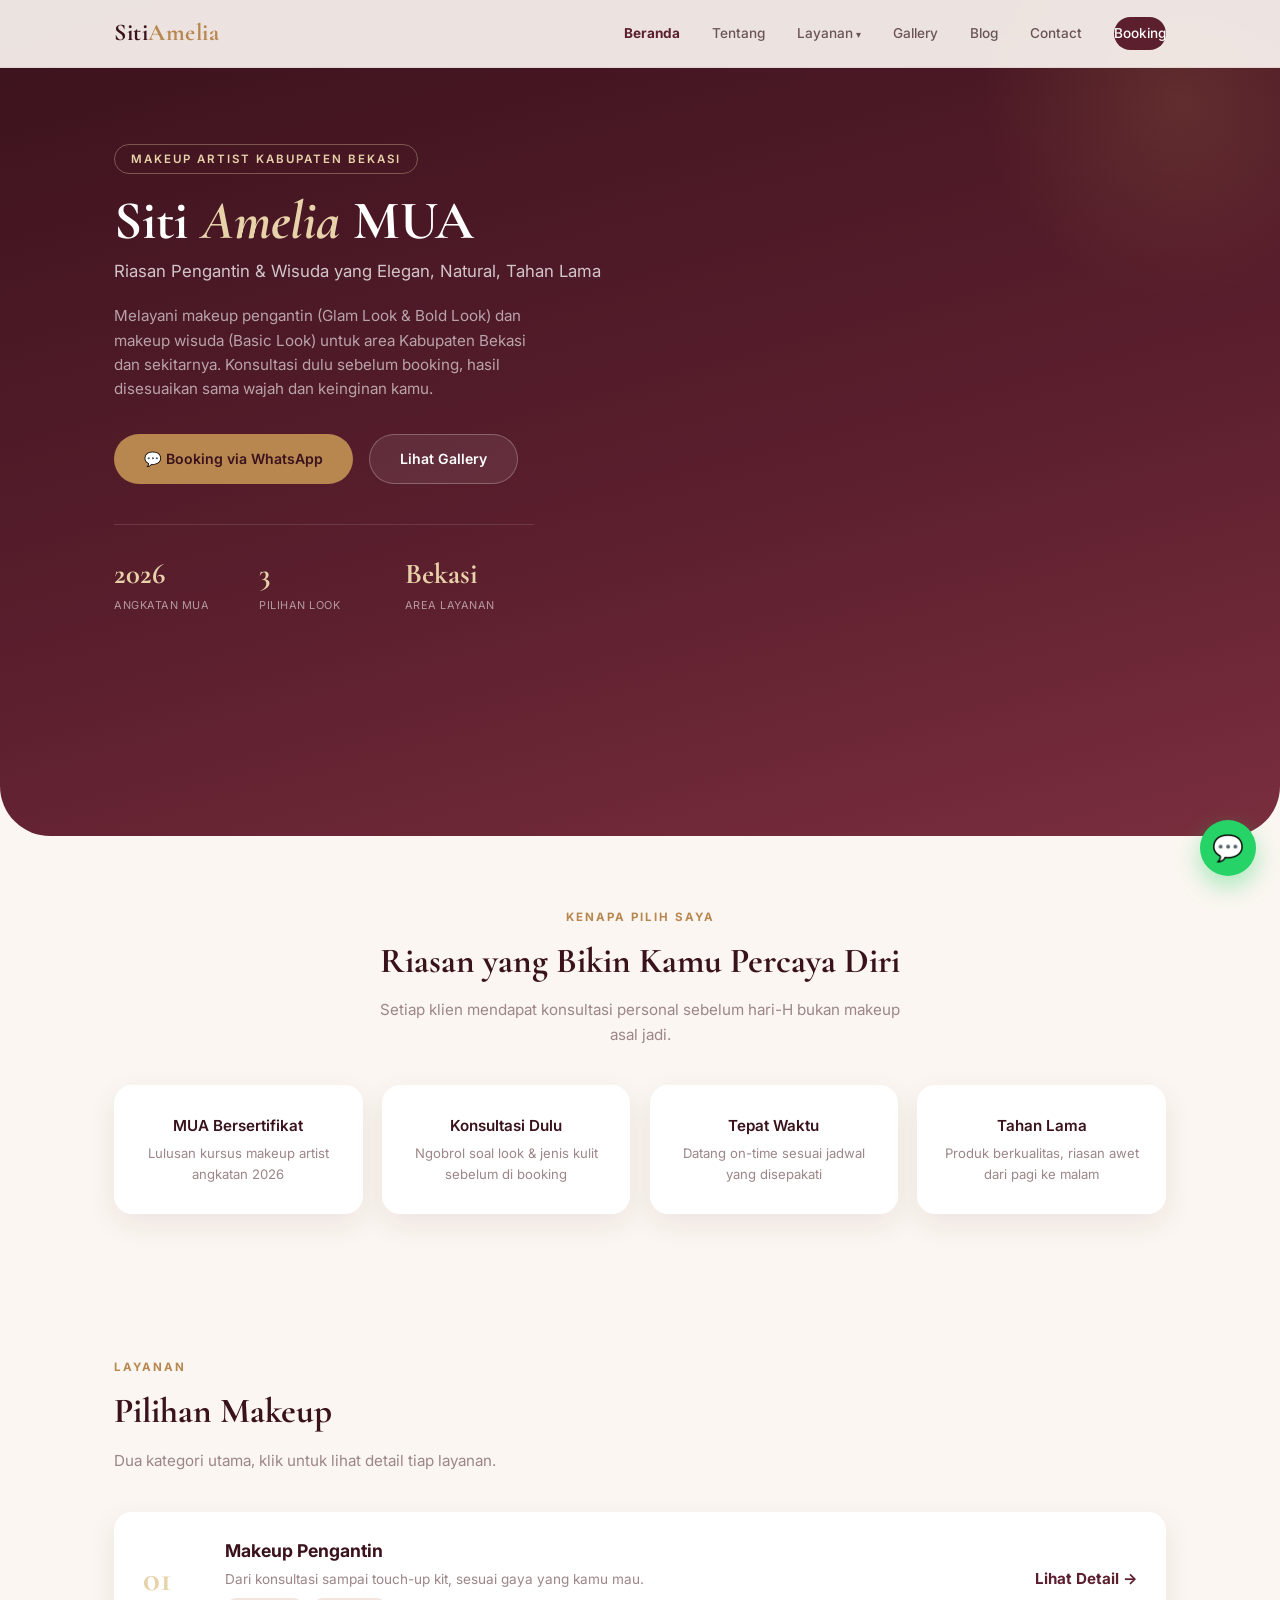
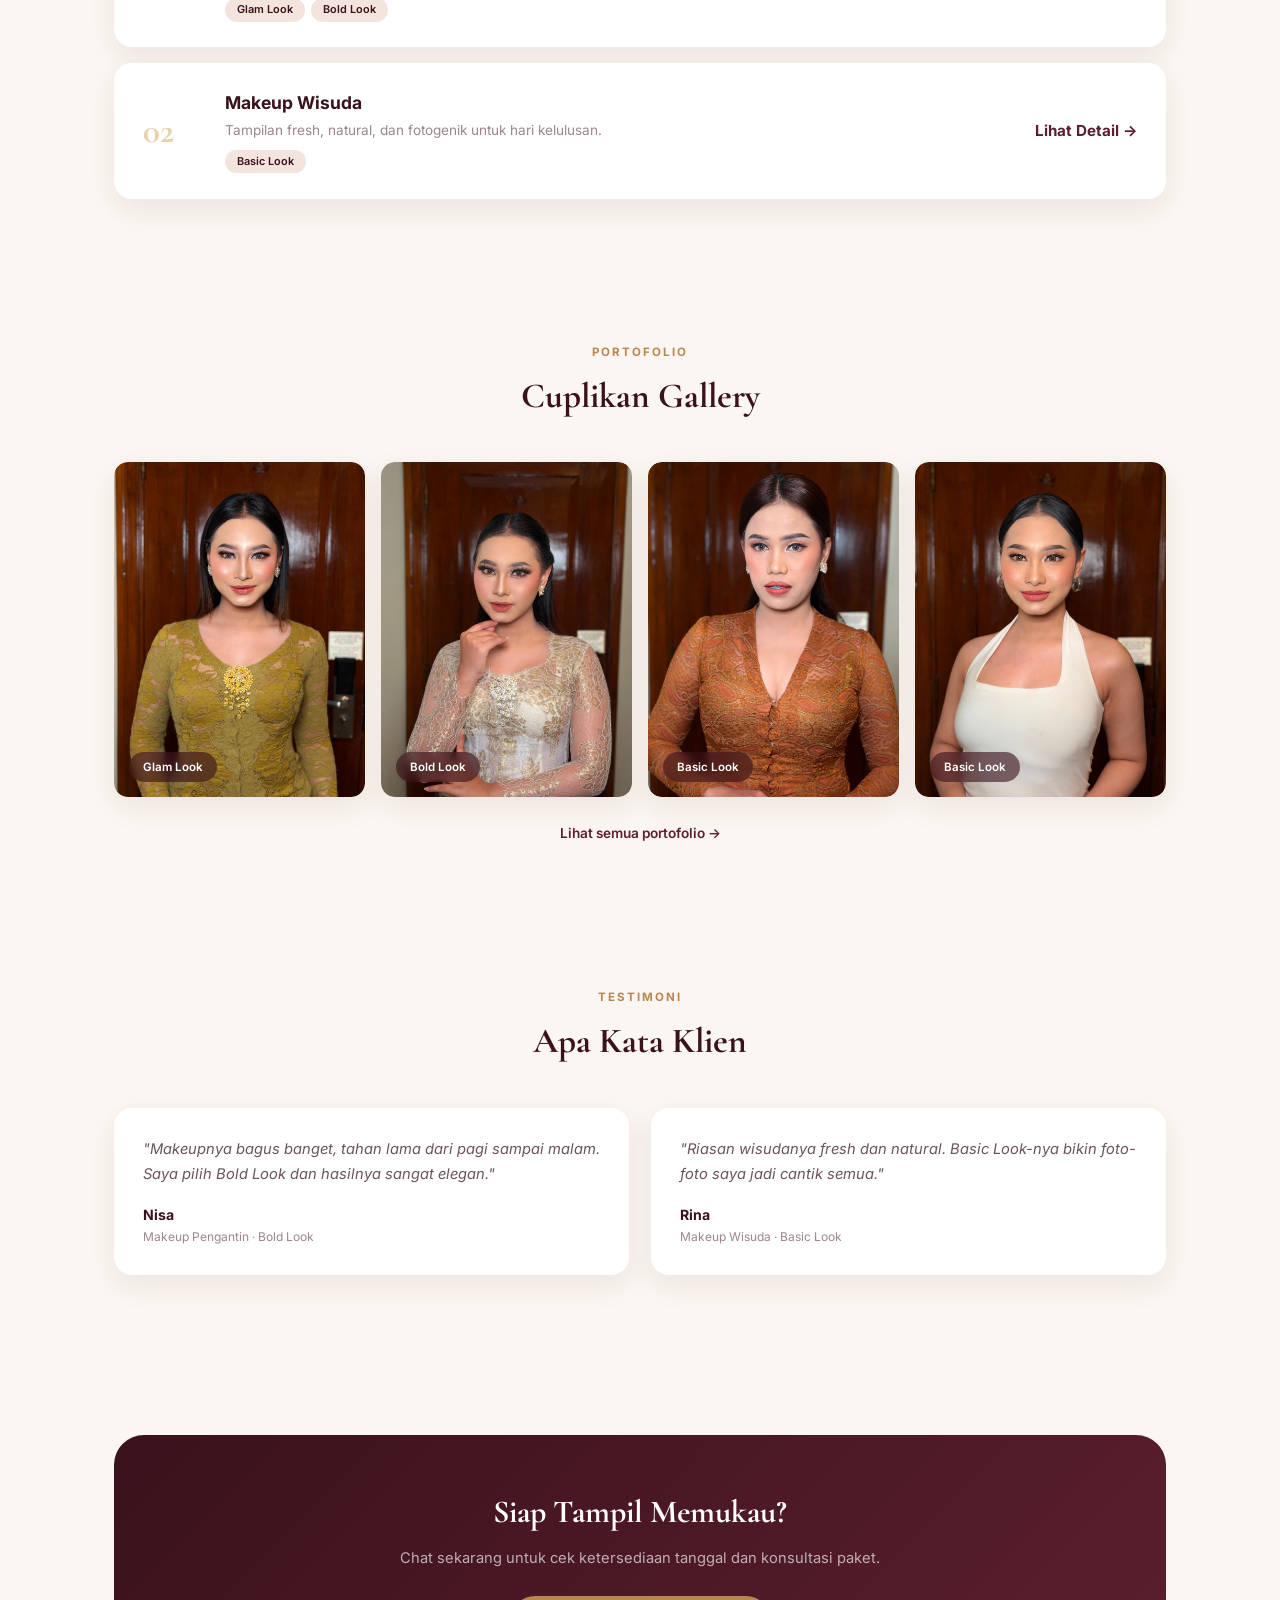
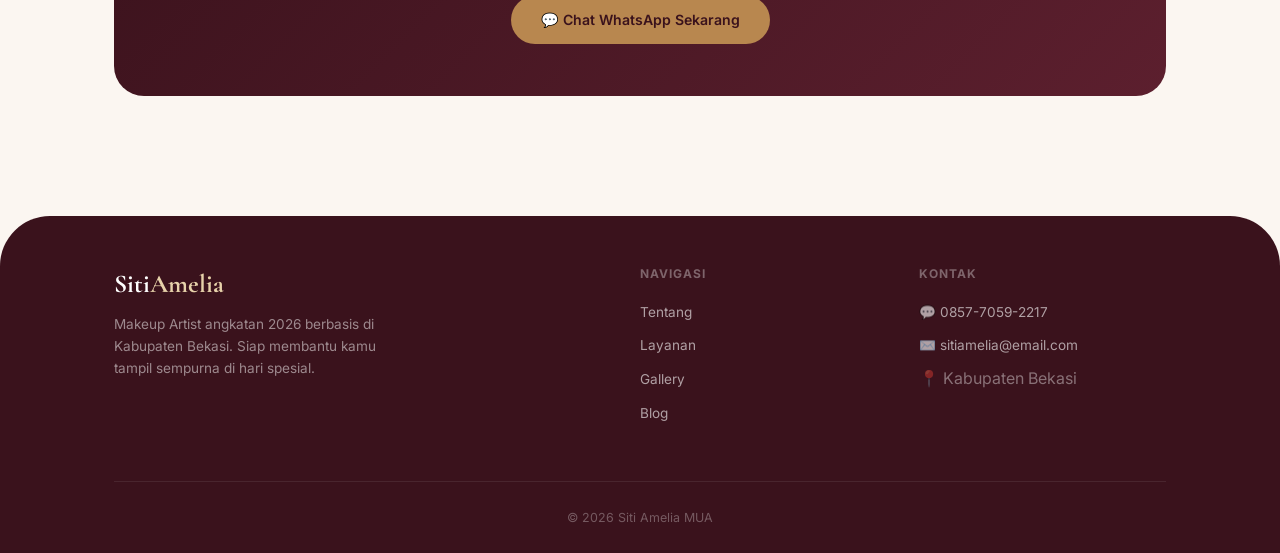
==== index.html @ dfacf975 "Update index.html" ====
<!DOCTYPE html>
<html lang="id">
<head>
<meta charset="UTF-8"/>
<meta name="viewport" content="width=device-width, initial-scale=1.0"/>
<title>Siti Amelia MUA — Makeup Artist Kabupaten Bekasi</title>
<link rel="icon" type="image/svg+xml" href="favicon.svg"/>
<link rel="stylesheet" href="style.css"/>
</head>
<body>

<nav class="navbar" id="navbar">
  <div class="container">
    <a href="index.html" class="nav-logo">Siti<span>Amelia</span></a>
    <ul class="nav-links" id="navLinks">
      <li><a href="index.html" class="active">Beranda</a></li>
      <li><a href="about.html">Tentang</a></li>
      <li class="has-dropdown">
        <a href="layanan.html">Layanan</a>
        <ul class="dropdown">
          <li><a href="layanan.html#basic">Basic Look</a></li>
          <li><a href="layanan.html#glam">Glam / Bold</a></li>
          <li><a href="layanan.html#bold">Bold Look</a></li>
        </ul>
      </li>
      <li><a href="gallery.html">Gallery</a></li>
      <li><a href="blog.html">Blog</a></li>
      <li><a href="contact.html">Contact</a></li>
      <li><a href="contact.html" class="nav-cta">Booking</a></li>
    </ul>
    <button class="hamburger" id="hamburger" aria-label="Menu"><span></span><span></span><span></span></button>
  </div>
</nav>

<section class="hero">
  <div class="container">
    <div>
      <span class="eyebrow"> Makeup Artist Kabupaten Bekasi</span>
      <h1>Siti <span>Amelia</span> MUA</h1>
      <p class="hero-tag">Riasan Pengantin &amp; Wisuda yang Elegan, Natural, Tahan Lama</p>
      <p class="hero-desc">Melayani makeup pengantin (Glam Look &amp; Bold Look) dan makeup wisuda (Basic Look) untuk area Kabupaten Bekasi dan sekitarnya. Konsultasi dulu sebelum booking, hasil disesuaikan sama wajah dan keinginan kamu.</p>
      <div class="hero-actions">
        <a href="https://wa.me/6285770592217?text=Halo%20Kak%20Siti%2C%20saya%20mau%20tanya-tanya%20soal%20jasa%20makeup" class="btn btn-gold" target="_blank">💬 Booking via WhatsApp</a>
        <a href="gallery.html" class="btn btn-ghost">Lihat Gallery</a>
      </div>
      <div class="hero-stats">
        <div><div class="stat-num">2026</div><div class="stat-label">Angkatan MUA</div></div>
        <div><div class="stat-num">3</div><div class="stat-label">Pilihan Look</div></div>
        <div><div class="stat-num">Bekasi</div><div class="stat-label">Area Layanan</div></div>
      </div>
      <div class="hero-video-wrapper">
      <video class="hero-video" autoplay loop muted playsinline>
       <source src="videos/Dokumentasi-MUA.MOV" type="video/quicktime">
        <!-- Fallback jika video gagal load -->
        <img src="images/glam-look/foto-glam-1.jpg" alt="Video portofolio">
      </video>
    </div>
  </div>
</section>

<div class="container">

  <section class="section fade-up">
    <div class="section-head center">
      <span class="section-eyebrow">Kenapa Pilih Saya</span>
      <h2 class="section-title">Riasan yang Bikin Kamu Percaya Diri</h2>
      <p class="section-sub">Setiap klien mendapat konsultasi personal sebelum hari-H bukan makeup asal jadi.</p>
    </div>
    <div class="why-grid">
      <div class="why-card"></span><h4>MUA Bersertifikat</h4><p>Lulusan kursus makeup artist angkatan 2026</p></div>
      <div class="why-card"></span><h4>Konsultasi Dulu</h4><p>Ngobrol soal look &amp; jenis kulit sebelum di booking</p></div>
      <div class="why-card"></span><h4>Tepat Waktu</h4><p>Datang on-time sesuai jadwal yang disepakati</p></div>
      <div class="why-card"></span><h4>Tahan Lama</h4><p>Produk berkualitas, riasan awet dari pagi ke malam</p></div>
    </div>
  </section>

  <section class="section fade-up">
    <div class="section-head">
      <span class="section-eyebrow">Layanan</span>
      <h2 class="section-title">Pilihan Makeup</h2>
      <p class="section-sub">Dua kategori utama, klik untuk lihat detail tiap layanan.</p>
    </div>
    <div class="services-list">
      <a href="layanan.html#glam" class="service-row">
        <div class="service-num">01</div>
        <div>
          <h4>Makeup Pengantin</h4>
          <p>Dari konsultasi sampai touch-up kit, sesuai gaya yang kamu mau.</p>
          <div class="service-looks">
            <span class="look-chip">Glam Look</span>
            <span class="look-chip">Bold Look</span>
          </div>
        </div>
        <div class="service-price">Lihat Detail →</div>
      </a>
      <a href="layanan.html#basic" class="service-row">
        <div class="service-num">02</div>
        <div>
          <h4>Makeup Wisuda</h4>
          <p>Tampilan fresh, natural, dan fotogenik untuk hari kelulusan.</p>
          <div class="service-looks"><span class="look-chip">Basic Look</span></div>
        </div>
        <div class="service-price">Lihat Detail →</div>
      </a>
    </div>
  </section>

  <section class="section fade-up">
    <div class="section-head center">
      <span class="section-eyebrow">Portofolio</span>
      <h2 class="section-title">Cuplikan Gallery</h2>
    </div>
    <div class="gallery-grid">
      <a href="gallery.html" class="gallery-item"><img src="images/glam-look/glam-look-3.jpeg" alt="Glam Look"><span class="cap">Glam Look</span></a>
      <a href="gallery.html" class="gallery-item"><img src="images/bold-look/bold-look-1.jpeg" alt="Bold Look"><span class="cap">Bold Look</span></a>
      <a href="gallery.html" class="gallery-item"><img src="images/basic-look/Basic-Look-2.jpeg" alt="Basic Look"><span class="cap">Basic Look</span></a>
      <a href="gallery.html" class="gallery-item"><img src="images/basic-look/basic-look-4.jpeg" alt="Basic Look"><span class="cap">Basic Look</span></a>
    </div>
    <p class="gallery-note"><a href="gallery.html" style="color:var(--wine);font-weight:600;text-decoration:none">Lihat semua portofolio →</a></p>
  </section>

  <section class="section fade-up">
    <div class="section-head center">
      <span class="section-eyebrow">Testimoni</span>
      <h2 class="section-title">Apa Kata Klien</h2>
    </div>
    <div class="testi-grid">
      <div class="testi-card">
        <p class="quote">"Makeupnya bagus banget, tahan lama dari pagi sampai malam. Saya pilih Bold Look dan hasilnya sangat elegan."</p>
        <div class="author">Nisa</div>
        <div class="role">Makeup Pengantin · Bold Look</div>
      </div>
      <div class="testi-card">
        <p class="quote">"Riasan wisudanya fresh dan natural. Basic Look-nya bikin foto-foto saya jadi cantik semua."</p>
        <div class="author">Rina</div>
        <div class="role">Makeup Wisuda · Basic Look</div>
      </div>
    </div>
  </section>

  <section class="section fade-up">
    <div class="cta-band">
      <h3>Siap Tampil Memukau?</h3>
      <p>Chat sekarang untuk cek ketersediaan tanggal dan konsultasi paket.</p>
      <a href="https://wa.me/6285770592217?text=Halo%20Kak%20Siti%2C%20saya%20mau%20booking%20makeup" class="btn btn-gold" target="_blank">💬 Chat WhatsApp Sekarang</a>
    </div>
  </section>

</div>

<footer class="footer">
  <div class="container">
    <div class="footer-brand">
      <div class="name">Siti<span>Amelia</span></div>
      <p>Makeup Artist angkatan 2026 berbasis di Kabupaten Bekasi. Siap membantu kamu tampil sempurna di hari spesial.</p>
    </div>
    <div>
      <h4>Navigasi</h4>
      <ul class="footer-links">
        <li><a href="about.html">Tentang</a></li>
        <li><a href="layanan.html">Layanan</a></li>
        <li><a href="gallery.html">Gallery</a></li>
        <li><a href="blog.html">Blog</a></li>
      </ul>
    </div>
    <div>
      <h4>Kontak</h4>
      <ul class="footer-links">
        <li><a href="https://wa.me/6285770592217">💬 0857-7059-2217</a></li>
        <li><a href="mailto:sitiamelia@email.com">✉️ sitiamelia@email.com</a></li>
        <li style="color:rgba(255,255,255,.4)">📍 Kabupaten Bekasi</li>
      </ul>
    </div>
    <div class="footer-bottom">© 2026 Siti Amelia MUA</div>
  </div>
</footer>

<a href="https://wa.me/6285770592217" class="wa-float" target="_blank" title="Chat WhatsApp">💬</a>
<script src="main.js"></script>
</body>
</html>
---- style.css ----
@import url('https://fonts.googleapis.com/css2?family=Inter:wght@400;500;600;700&family=Cormorant+Garamond:ital,wght@0,500;0,600;0,700;1,500&display=swap');

*,*::before,*::after{margin:0;padding:0;box-sizing:border-box}

:root{
  --wine:#5C1F2E;
  --wine-dark:#3A121C;
  --blush:#F4E4DE;
  --ivory:#FBF6F1;
  --gold:#B8874F;
  --gold-soft:#E7D2AA;
  --text:#2B1A1D;
  --text-light:#6B5457;
  --text-muted:#9C8689;
  --white:#fff;
  --shadow:0 10px 30px rgba(58,18,28,.08);
  --shadow-lg:0 30px 60px rgba(58,18,28,.14);
  --radius:18px;
}

html{scroll-behavior:smooth}
body{font-family:'Inter',sans-serif;background:var(--ivory);color:var(--text);line-height:1.6;overflow-x:hidden}
.serif{font-family:'Cormorant Garamond',serif}
.container{max-width:1100px;margin:0 auto;padding:0 1.5rem}
a{color:inherit}
img{max-width:100%;display:block}

/* NAVBAR */
.navbar{position:fixed;top:0;left:0;right:0;z-index:1000;background:rgba(251,246,241,.92);backdrop-filter:blur(16px);border-bottom:1px solid rgba(92,31,46,.08);padding:.9rem 0}
.navbar .container{display:flex;justify-content:space-between;align-items:center}
.nav-logo{font-family:'Cormorant Garamond',serif;font-weight:700;font-size:1.5rem;color:var(--wine-dark);text-decoration:none;letter-spacing:.5px}
.nav-logo span{color:var(--gold)}
.nav-links{display:flex;gap:2rem;list-style:none;font-size:.85rem;font-weight:500;align-items:center}
.nav-links>li{position:relative}
.nav-links a{color:var(--text-light);text-decoration:none;transition:.25s}
.nav-links>li>a{padding:6px 0;display:inline-block}
.nav-links a:hover{color:var(--wine)}
.nav-links a.active{color:var(--wine);font-weight:700}
.nav-cta{background:var(--wine);color:var(--white)!important;padding:8px 20px;border-radius:30px}
.nav-cta:hover{background:var(--wine-dark)!important}
.hamburger{display:none;flex-direction:column;gap:4px;background:none;border:none;cursor:pointer;padding:4px}
.hamburger span{width:22px;height:2px;background:var(--wine-dark);border-radius:2px}

/* dropdown */
.has-dropdown>a::after{content:' ▾';font-size:.7em}
.dropdown{position:absolute;top:calc(100% + 14px);left:50%;transform:translateX(-50%);background:var(--white);border-radius:16px;box-shadow:var(--shadow-lg);padding:.6rem;min-width:220px;list-style:none;opacity:0;visibility:hidden;transition:.25s;}
.has-dropdown:hover .dropdown{opacity:1;visibility:visible;top:calc(100% + 6px)}
.dropdown li a{display:block;padding:10px 14px;border-radius:10px;color:var(--text);font-weight:500;font-size:.85rem}
.dropdown li a:hover{background:var(--blush);color:var(--wine)}

/* PAGE HERO (inner pages) */
.page-hero{padding:9rem 0 3.5rem;background:linear-gradient(165deg,var(--wine-dark),var(--wine) 60%,#7A2E3E);border-radius:0 0 40px 40px;text-align:center;color:var(--white);position:relative;overflow:hidden}
.page-hero::before{content:'';position:absolute;top:-100px;right:-100px;width:400px;height:400px;border-radius:50%;background:radial-gradient(circle,rgba(184,135,79,.18),transparent 70%)}
.page-hero .container{position:relative;z-index:1}
.eyebrow{display:inline-block;color:var(--gold-soft);font-size:.72rem;letter-spacing:2px;text-transform:uppercase;font-weight:600;border:1px solid rgba(231,210,170,.35);padding:5px 16px;border-radius:30px;margin-bottom:1.1rem}
.page-hero h1{font-family:'Cormorant Garamond',serif;font-size:2.8rem;font-weight:700;margin-bottom:.5rem}
.page-hero h1 span{color:var(--gold-soft);font-style:italic}
.page-hero p{color:rgba(255,255,255,.65);max-width:520px;margin:0 auto;font-size:.95rem}
.breadcrumb{font-size:.8rem;color:rgba(255,255,255,.5);margin-top:1rem}
.breadcrumb a{color:rgba(255,255,255,.75);text-decoration:none}

/* HOME HERO */
.hero{padding:9rem 0 4rem;background:linear-gradient(165deg,var(--wine-dark),var(--wine) 60%,#7A2E3E);border-radius:0 0 50px 50px;position:relative;overflow:hidden}
.hero::before{content:'';position:absolute;top:-100px;right:-100px;width:400px;height:400px;border-radius:50%;background:radial-gradient(circle,rgba(184,135,79,.18),transparent 70%)}
.hero .container{position:relative;z-index:1;display:grid;grid-template-columns:1.1fr .9fr;gap:3rem;align-items:center}
.hero h1{font-family:'Cormorant Garamond',serif;font-size:3.4rem;font-weight:700;color:var(--white);line-height:1.1;margin-bottom:.4rem}
.hero h1 span{color:var(--gold-soft);font-style:italic}
.hero-tag{color:rgba(255,255,255,.75);font-size:1.05rem;margin-bottom:1.2rem}
.hero-desc{color:rgba(255,255,255,.6);font-size:.95rem;max-width:440px;margin-bottom:2rem}
.hero-actions{display:flex;gap:1rem;flex-wrap:wrap;margin-bottom:2.5rem}
.hero-stats{display:grid;grid-template-columns:repeat(3,1fr);gap:1rem;padding-top:1.6rem;border-top:1px solid rgba(255,255,255,.12);max-width:420px}
.stat-num{font-family:'Cormorant Garamond',serif;font-size:1.8rem;font-weight:700;color:var(--gold-soft)}
.stat-label{font-size:.68rem;color:rgba(255,255,255,.55);text-transform:uppercase;letter-spacing:.5px}
.hero-photo{aspect-ratio:3/4;border-radius:24px;background:linear-gradient(150deg,#7A2E3E,#3A121C);border:1px solid rgba(231,210,170,.25);box-shadow:var(--shadow-lg);display:flex;align-items:center;justify-content:center;text-align:center;color:rgba(255,255,255,.55);font-size:.85rem;padding:2rem}

/* BUTTONS */
.btn{padding:13px 30px;border-radius:30px;font-weight:600;font-size:.88rem;text-decoration:none;display:inline-flex;align-items:center;gap:8px;transition:.25s;border:none;cursor:pointer}
.btn-gold{background:var(--gold);color:var(--wine-dark)}
.btn-gold:hover{background:var(--gold-soft);transform:translateY(-3px);box-shadow:0 10px 24px rgba(184,135,79,.35)}
.btn-ghost{background:rgba(255,255,255,.08);color:var(--white);border:1px solid rgba(255,255,255,.25)}
.btn-ghost:hover{background:rgba(255,255,255,.16);transform:translateY(-3px)}
.btn-wine{background:var(--wine);color:var(--white)}
.btn-wine:hover{background:var(--wine-dark);transform:translateY(-3px)}
.btn-block{width:100%;justify-content:center}

/* SECTION */
.section{padding:4.5rem 0}
.section-eyebrow{color:var(--gold);font-size:.72rem;letter-spacing:2px;text-transform:uppercase;font-weight:700;margin-bottom:.4rem;display:block}
.section-title{font-family:'Cormorant Garamond',serif;font-size:2.2rem;font-weight:700;color:var(--wine-dark);margin-bottom:.6rem}
.section-sub{color:var(--text-muted);font-size:.95rem;max-width:520px}
.section-head{margin-bottom:2.4rem}
.section-head.center{text-align:center;margin-left:auto;margin-right:auto}
.section-head.center .section-sub{margin-left:auto;margin-right:auto}

/* CARD GRIDS */
.why-grid{display:grid;grid-template-columns:repeat(4,1fr);gap:1.2rem}
.why-card{background:var(--white);border-radius:var(--radius);padding:1.8rem 1.4rem;box-shadow:var(--shadow);text-align:center;transition:.3s}
.why-card:hover{transform:translateY(-6px);box-shadow:var(--shadow-lg)}
.why-card .ic{font-size:2rem;margin-bottom:.6rem;display:block}
.why-card h4{font-size:.95rem;font-weight:600;color:var(--wine-dark);margin-bottom:.3rem}
.why-card p{font-size:.82rem;color:var(--text-muted)}

.gallery-grid{display:grid;grid-template-columns:repeat(4,1fr);gap:1rem}
/* --- Kotak Gallery --- */
.gallery-item {
    aspect-ratio: 3 / 4;
    border-radius: 14px;
    background: linear-gradient(150deg, var(--blush), var(--gold-soft));
    display: flex;
    align-items: flex-end;
    justify-content: flex-start;
    
    /* --- PERBAIKAN PENTING --- */
    padding: 0; /* Hapus padding agar gambar penuh dari ujung ke ujung */
    position: relative;
    overflow: hidden; 
    box-shadow: var(--shadow);
    transition: .3s;
    text-decoration: none;
    flex-direction: column; 
}

.gallery-item:hover {
    transform: translateY(-6px);
    box-shadow: var(--shadow-lg);
}

/* --- Foto (img) di dalam kotak --- */
.gallery-item img {
    position: absolute;      
    top: 0;
    left: 0;
    width: 100%;
    height: 100%;
    object-fit: cover;       
    object-position: center; 
    z-index: 0;              
    border-radius: 14px;     /* Sudut foto mengikuti kotak */
}

/* --- Teks Keterangan (Cap) --- */
.gallery-item .cap {
    position: absolute;      /* Ubah menjadi absolute agar tidak terdorong */
    bottom: 15px;            /* Jarak dari bawah */
    left: 15px;              /* Jarak dari kiri */
    z-index: 1;              
    background: rgba(58, 18, 28, .6);
    color: var(--white);
    font-size: .72rem;
    font-weight: 600;
    padding: 6px 14px;
    border-radius: 20px;
    backdrop-filter: blur(4px);
    pointer-events: none;    
}
.gallery-note{text-align:center;color:var(--text-muted);font-size:.85rem;margin-top:1.6rem}

.filter-bar{display:flex;gap:.6rem;justify-content:center;flex-wrap:wrap;margin-bottom:2rem}
.filter-btn{background:var(--white);border:1px solid var(--blush);color:var(--text-light);padding:8px 20px;border-radius:30px;font-size:.82rem;font-weight:600;cursor:pointer;transition:.25s}
.filter-btn.active,.filter-btn:hover{background:var(--wine);color:var(--white);border-color:var(--wine)}

.services-list{display:flex;flex-direction:column;gap:1rem}
.service-row{background:var(--white);border-radius:var(--radius);padding:1.6rem 1.8rem;box-shadow:var(--shadow);display:grid;grid-template-columns:60px 1fr auto;gap:1.4rem;align-items:center;transition:.3s;text-decoration:none;color:inherit}
.service-row:hover{box-shadow:var(--shadow-lg);transform:translateY(-3px)}
.service-num{font-family:'Cormorant Garamond',serif;font-size:2.2rem;font-weight:700;color:var(--gold-soft)}
.service-row h4{font-size:1.1rem;color:var(--wine-dark);margin-bottom:.2rem}
.service-row p{font-size:.85rem;color:var(--text-muted)}
.service-looks{display:flex;gap:6px;flex-wrap:wrap;margin-top:.5rem}
.look-chip{background:var(--blush);color:var(--wine-dark);font-size:.68rem;font-weight:600;padding:3px 12px;border-radius:20px}
.service-price{font-weight:700;color:var(--wine);font-size:.95rem;white-space:nowrap}

.service-detail{display:grid;grid-template-columns:1fr 1fr;gap:2.5rem;align-items:center;margin-bottom:3.5rem;scroll-margin-top:100px}
.service-detail:nth-child(even){direction:rtl}
.service-detail:nth-child(even)>*{direction:ltr}
.service-detail .visual{aspect-ratio:4/3;border-radius:20px;background:linear-gradient(150deg,var(--blush),var(--gold-soft));box-shadow:var(--shadow);display:flex;align-items:center;justify-content:center;color:var(--wine-dark);font-weight:600;text-align:center;padding:1.5rem}
.service-detail h3{font-family:'Cormorant Garamond',serif;font-size:1.8rem;color:var(--wine-dark);margin-bottom:.5rem}
.service-detail p{color:var(--text-light);font-size:.92rem;margin-bottom:1rem}
.service-detail ul{list-style:none;font-size:.85rem;color:var(--text-light);margin-bottom:1.2rem}
.service-detail ul li{padding:4px 0;display:flex;gap:8px}
.service-detail ul li::before{content:'✓';color:var(--gold);font-weight:700}

.pricing-grid{display:grid;grid-template-columns:repeat(3,1fr);gap:1.4rem}
.price-card{background:var(--white);border-radius:var(--radius);padding:2rem 1.6rem;box-shadow:var(--shadow);text-align:center;border:2px solid transparent;transition:.3s}
.price-card.featured{border-color:var(--gold);transform:scale(1.04)}
.price-card:hover{transform:translateY(-6px)}
.price-card .badge{display:inline-block;background:var(--gold);color:var(--wine-dark);font-size:.65rem;font-weight:700;padding:3px 14px;border-radius:20px;margin-bottom:.8rem;text-transform:uppercase;letter-spacing:.5px}
.price-card h4{font-family:'Cormorant Garamond',serif;font-size:1.4rem;color:var(--wine-dark);margin-bottom:.3rem}
.price-card .amount{font-size:1.6rem;font-weight:700;color:var(--wine);margin:.6rem 0}
.price-card .amount span{font-size:.75rem;color:var(--text-muted);font-weight:500}
.price-card ul{list-style:none;text-align:left;margin:1.2rem 0;font-size:.85rem;color:var(--text-light)}
.price-card ul li{padding:5px 0;display:flex;gap:8px}
.price-card ul li::before{content:'✓';color:var(--gold);font-weight:700}

.testi-grid{display:grid;grid-template-columns:repeat(2,1fr);gap:1.4rem}
.testi-card{background:var(--white);border-radius:var(--radius);padding:1.8rem;box-shadow:var(--shadow)}
.testi-card .quote{font-size:.92rem;color:var(--text-light);font-style:italic;line-height:1.75}
.testi-card .author{margin-top:1rem;font-weight:700;color:var(--wine-dark);font-size:.88rem}
.testi-card .role{font-size:.75rem;color:var(--text-muted)}

.steps-row{display:grid;grid-template-columns:repeat(4,1fr);gap:1.2rem}
.step-card{text-align:center;padding:1.4rem}
.step-num{width:44px;height:44px;border-radius:50%;background:var(--wine);color:var(--white);display:flex;align-items:center;justify-content:center;font-weight:700;margin:0 auto .8rem;font-family:'Cormorant Garamond',serif;font-size:1.2rem}
.step-card h5{font-size:.88rem;color:var(--wine-dark);margin-bottom:.3rem}
.step-card p{font-size:.78rem;color:var(--text-muted)}

.faq-item{background:var(--white);border-radius:14px;margin-bottom:.8rem;box-shadow:var(--shadow);overflow:hidden}
.faq-q{padding:1.2rem 1.5rem;display:flex;justify-content:space-between;align-items:center;cursor:pointer;font-weight:600;font-size:.92rem;color:var(--wine-dark)}
.faq-q .plus{transition:.3s;color:var(--gold);font-size:1.2rem}
.faq-item.open .plus{transform:rotate(45deg)}
.faq-a{max-height:0;overflow:hidden;transition:.3s;padding:0 1.5rem;font-size:.85rem;color:var(--text-light)}
.faq-item.open .faq-a{max-height:220px;padding:0 1.5rem 1.2rem}

.about-grid{display:grid;grid-template-columns:1fr 1fr;gap:2.5rem;align-items:start}
.about-text{font-size:.95rem;color:var(--text-light);line-height:1.9}
.about-text p+p{margin-top:1rem}
.about-highlight{display:inline-block;background:var(--blush);color:var(--wine-dark);padding:2px 12px;border-radius:6px;font-weight:600}
.about-info-cards{display:grid;grid-template-columns:1fr 1fr;gap:12px}
.about-info-card{background:var(--white);border:1px solid rgba(92,31,46,.06);border-radius:var(--radius);padding:1rem 1.2rem;box-shadow:var(--shadow)}
.about-info-card .label{font-size:.65rem;font-weight:600;color:var(--text-muted);text-transform:uppercase;letter-spacing:.5px}
.about-info-card .value{font-size:.9rem;font-weight:600;color:var(--text);margin-top:2px}

.edu-grid{display:grid;grid-template-columns:1fr 1fr;gap:1.2rem}
.edu-card{background:var(--white);border-radius:var(--radius);padding:1.5rem;box-shadow:var(--shadow);position:relative;overflow:hidden}
.edu-card::before{content:'';position:absolute;top:0;left:0;right:0;height:3px;background:linear-gradient(90deg,var(--gold),var(--gold-soft));transform:scaleX(0);transition:.3s}
.edu-card:hover::before{transform:scaleX(1)}
.edu-card .icon{font-size:2rem;display:block;margin-bottom:6px}
.edu-card .title{font-weight:700;font-size:1rem;color:var(--wine-dark)}
.edu-card .sub{font-size:.85rem;color:var(--wine);font-weight:500}
.edu-card .desc{font-size:.85rem;color:var(--text-light);margin-top:4px}
.edu-card .tag{display:inline-block;background:var(--blush);color:var(--wine-dark);font-size:.65rem;font-weight:700;padding:2px 12px;border-radius:20px;margin-top:6px;text-transform:uppercase}

/* BLOG */
.blog-grid{display:grid;grid-template-columns:repeat(3,1fr);gap:1.4rem}
.blog-card{background:var(--white);border-radius:var(--radius);overflow:hidden;box-shadow:var(--shadow);transition:.3s;text-decoration:none;color:inherit;display:block}
.blog-card:hover{transform:translateY(-6px);box-shadow:var(--shadow-lg)}
.blog-card .thumb{aspect-ratio:16/10;background:linear-gradient(150deg,var(--blush),var(--gold-soft));display:flex;align-items:center;justify-content:center;font-size:1.8rem}
.blog-card .body{padding:1.2rem 1.3rem}
.blog-card .tag{color:var(--gold);font-size:.68rem;font-weight:700;text-transform:uppercase;letter-spacing:.5px}
.blog-card h4{font-family:'Cormorant Garamond',serif;font-size:1.15rem;color:var(--wine-dark);margin:.4rem 0 .5rem;line-height:1.3}
.blog-card p{font-size:.82rem;color:var(--text-muted)}
.blog-card .meta{font-size:.72rem;color:var(--text-muted);margin-top:.8rem}

/* CONTACT */
.contact-grid{display:grid;grid-template-columns:1fr 1fr;gap:2.5rem}
.contact-form{display:flex;flex-direction:column;gap:1rem}
.contact-form label{font-size:.8rem;font-weight:600;color:var(--wine-dark);margin-bottom:4px;display:block}
.contact-form input,.contact-form select,.contact-form textarea{width:100%;padding:12px 14px;border-radius:12px;border:1px solid rgba(92,31,46,.14);background:var(--white);font-family:inherit;font-size:.88rem;color:var(--text)}
.contact-form input:focus,.contact-form select:focus,.contact-form textarea:focus{outline:2px solid var(--gold-soft)}
.contact-info-card{background:var(--white);border-radius:var(--radius);padding:1.6rem;box-shadow:var(--shadow);display:flex;gap:1rem;align-items:flex-start;margin-bottom:1rem}
.contact-info-card .ic{font-size:1.4rem}
.contact-info-card h5{font-size:.9rem;color:var(--wine-dark);margin-bottom:2px}
.contact-info-card p{font-size:.82rem;color:var(--text-muted)}
.map-box{aspect-ratio:16/9;border-radius:var(--radius);background:linear-gradient(150deg,var(--blush),var(--gold-soft));display:flex;align-items:center;justify-content:center;color:var(--wine-dark);font-size:.85rem;box-shadow:var(--shadow)}

/* CTA BAND */
.cta-band{background:linear-gradient(135deg,var(--wine-dark),var(--wine));border-radius:30px;padding:3.2rem 2.5rem;text-align:center;color:var(--white);margin:1rem 0}
.cta-band h3{font-family:'Cormorant Garamond',serif;font-size:2rem;margin-bottom:.6rem}
.cta-band p{color:rgba(255,255,255,.65);margin-bottom:1.6rem;font-size:.92rem}

/* FOOTER */
.footer{background:var(--wine-dark);color:var(--white);padding:3rem 0 1.6rem;margin-top:2rem;border-radius:50px 50px 0 0}
.footer .container{display:grid;grid-template-columns:2fr 1fr 1fr;gap:2rem}
.footer h4{font-size:.75rem;text-transform:uppercase;letter-spacing:1px;color:rgba(255,255,255,.35);margin-bottom:1rem}
.footer-brand .name{font-family:'Cormorant Garamond',serif;font-size:1.6rem;font-weight:700}
.footer-brand .name span{color:var(--gold-soft)}
.footer-brand p{color:rgba(255,255,255,.5);font-size:.85rem;margin-top:.6rem;max-width:280px}
.footer-links{list-style:none}
.footer-links li{margin-bottom:8px}
.footer-links a{color:rgba(255,255,255,.6);text-decoration:none;font-size:.85rem}
.footer-links a:hover{color:var(--gold-soft)}
.footer-bottom{grid-column:1/-1;padding-top:1.6rem;margin-top:1rem;border-top:1px solid rgba(255,255,255,.08);text-align:center;font-size:.78rem;color:rgba(255,255,255,.3)}

.fade-up{opacity:0;transform:translateY(24px);transition:.6s cubic-bezier(.4,0,.2,1)}
.fade-up.visible{opacity:1;transform:translateY(0)}

.wa-float{position:fixed;bottom:24px;right:24px;background:#25D366;color:#fff;width:56px;height:56px;border-radius:50%;display:flex;align-items:center;justify-content:center;font-size:1.6rem;text-decoration:none;box-shadow:0 10px 24px rgba(37,211,102,.4);z-index:999;transition:.3s}
.wa-float:hover{transform:scale(1.08)}

@media(max-width:900px){
  .hero .container{grid-template-columns:1fr;text-align:center}
  .hero-desc{margin:0 auto 2rem}
  .hero-actions{justify-content:center}
  .hero-stats{margin:0 auto}
  .hero-photo{max-width:280px;margin:0 auto}
  .why-grid{grid-template-columns:1fr 1fr}
  .gallery-grid{grid-template-columns:1fr 1fr}
  .pricing-grid{grid-template-columns:1fr}
  .price-card.featured{transform:none}
  .testi-grid{grid-template-columns:1fr}
  .steps-row{grid-template-columns:1fr 1fr}
  .service-row{grid-template-columns:1fr;text-align:center}
  .service-detail{grid-template-columns:1fr}
  .service-detail:nth-child(even){direction:ltr}
  .about-grid{grid-template-columns:1fr}
  .about-info-cards{grid-template-columns:1fr 1fr}
  .edu-grid{grid-template-columns:1fr}
  .blog-grid{grid-template-columns:1fr 1fr}
  .contact-grid{grid-template-columns:1fr}
  .footer .container{grid-template-columns:1fr;text-align:center}
  .footer-brand p{margin:.6rem auto 0}
  .nav-links{display:none}
  .nav-links.open{display:flex;flex-direction:column;position:absolute;top:100%;left:0;right:0;background:var(--ivory);padding:1.2rem;gap:.6rem;box-shadow:var(--shadow);align-items:flex-start}
  .dropdown{position:static;transform:none;opacity:1;visibility:visible;box-shadow:none;display:none;width:100%;padding-left:1rem}
  .has-dropdown.open .dropdown{display:block}
  .hamburger{display:flex}
}
@media(max-width:480px){
  .hero h1,.page-hero h1{font-size:2.2rem}
  .why-grid{grid-template-columns:1fr}
  .gallery-grid{grid-template-columns:1fr 1fr}
  .steps-row{grid-template-columns:1fr 1fr}
  .section-title{font-size:1.7rem}
  .blog-grid{grid-template-columns:1fr}
}
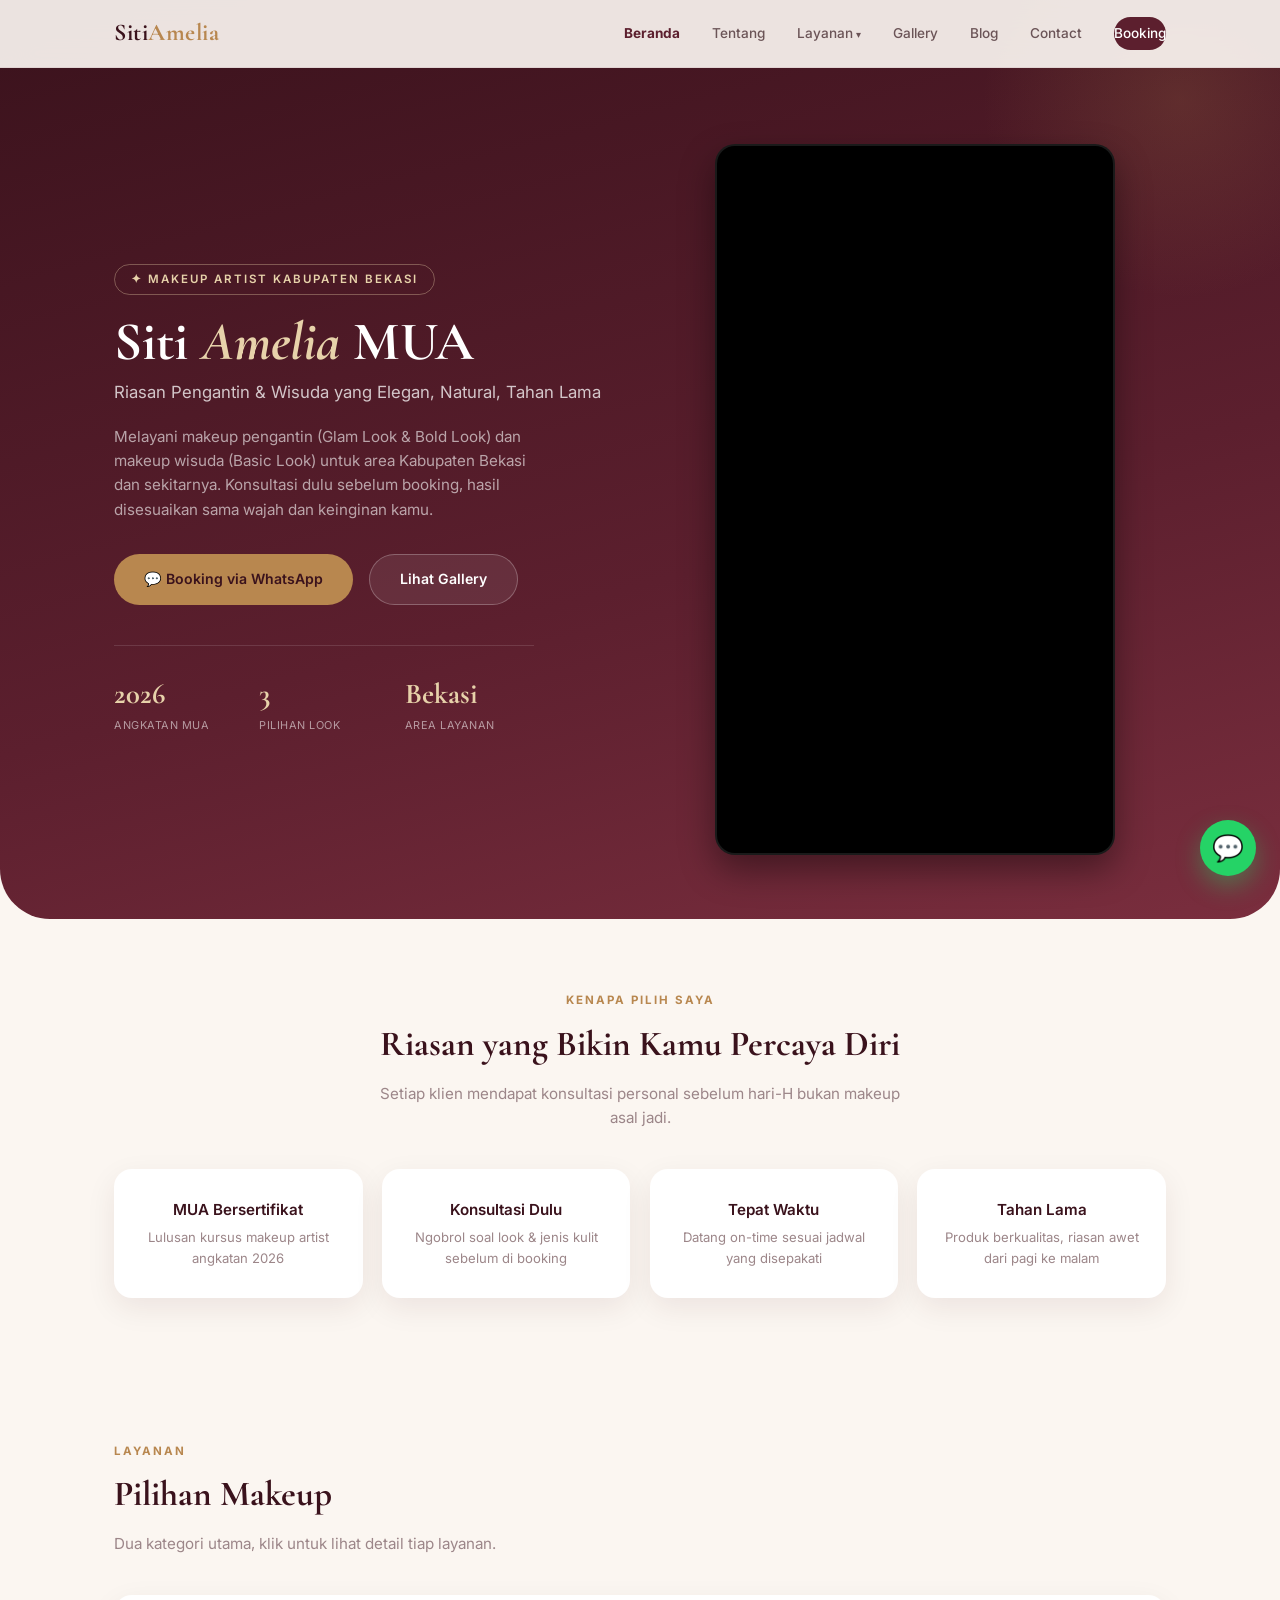
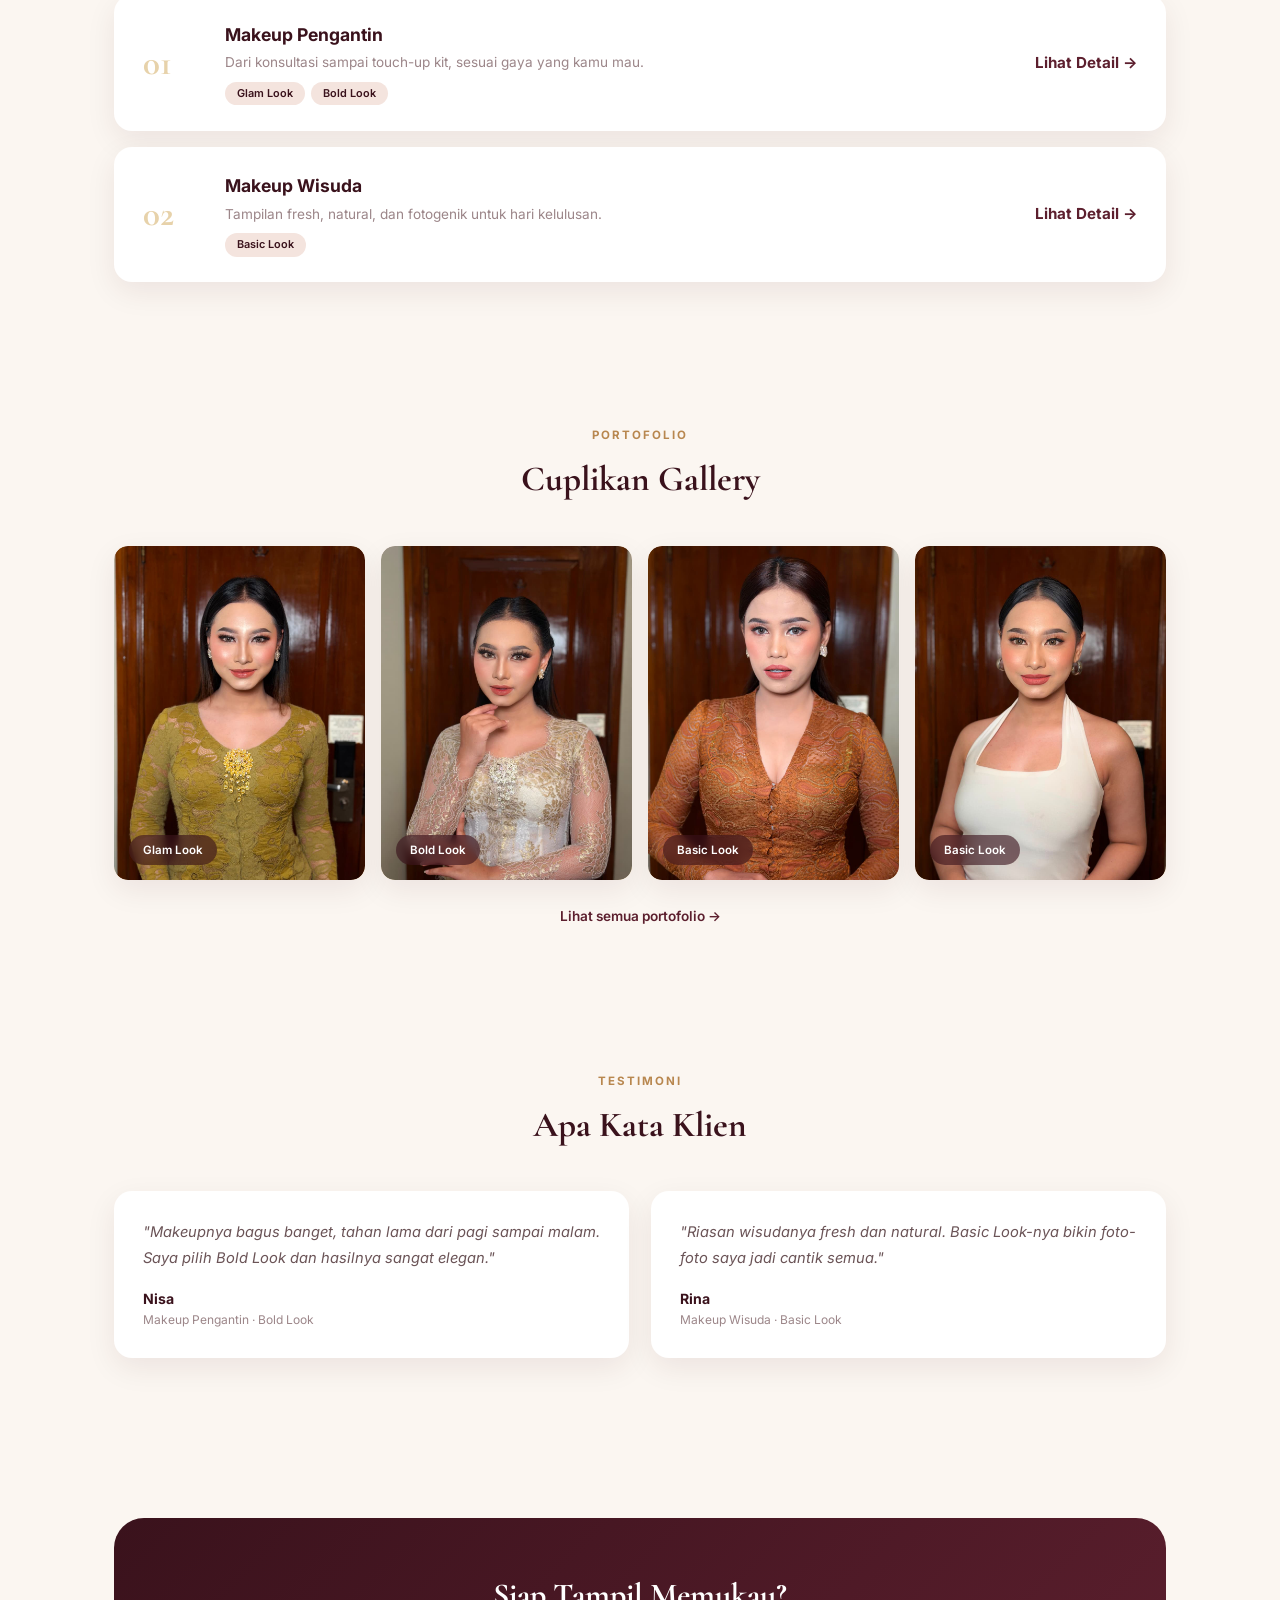
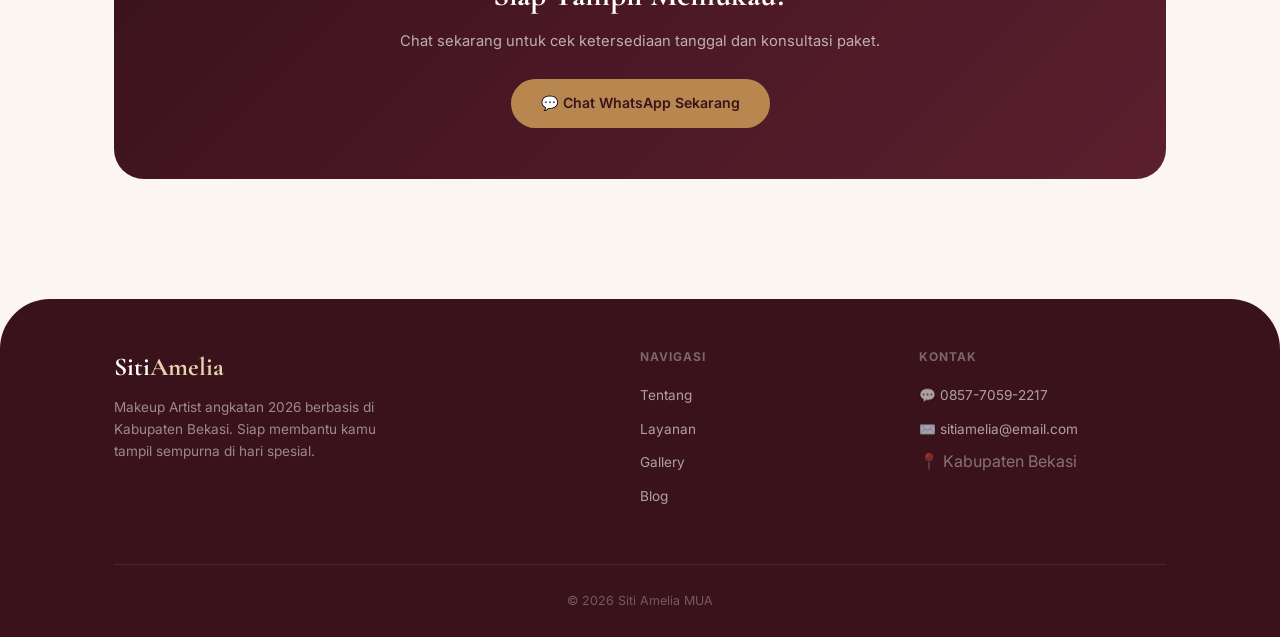
==== commit d5acf8e3: "Update index.html" ====
--- a/index.html
+++ b/index.html
@@ -34,27 +34,35 @@
 
 <section class="hero">
   <div class="container">
-    <div>
-      <span class="eyebrow"> Makeup Artist Kabupaten Bekasi</span>
+    
+    <!-- KOLOM KIRI: TEKS & STATS -->
+    <div class="hero-text">
+      <span class="eyebrow">✦ Makeup Artist Kabupaten Bekasi</span>
       <h1>Siti <span>Amelia</span> MUA</h1>
       <p class="hero-tag">Riasan Pengantin &amp; Wisuda yang Elegan, Natural, Tahan Lama</p>
       <p class="hero-desc">Melayani makeup pengantin (Glam Look &amp; Bold Look) dan makeup wisuda (Basic Look) untuk area Kabupaten Bekasi dan sekitarnya. Konsultasi dulu sebelum booking, hasil disesuaikan sama wajah dan keinginan kamu.</p>
+      
       <div class="hero-actions">
         <a href="https://wa.me/6285770592217?text=Halo%20Kak%20Siti%2C%20saya%20mau%20tanya-tanya%20soal%20jasa%20makeup" class="btn btn-gold" target="_blank">💬 Booking via WhatsApp</a>
         <a href="gallery.html" class="btn btn-ghost">Lihat Gallery</a>
       </div>
+      
       <div class="hero-stats">
         <div><div class="stat-num">2026</div><div class="stat-label">Angkatan MUA</div></div>
         <div><div class="stat-num">3</div><div class="stat-label">Pilihan Look</div></div>
         <div><div class="stat-num">Bekasi</div><div class="stat-label">Area Layanan</div></div>
       </div>
-      <div class="hero-video-wrapper">
+    </div> <!-- Penutup div hero-text -->
+
+    <!-- KOLOM KANAN: VIDEO (DIPINDAHKAN KE SINI, DI LUAR TEKS) -->
+    <div class="hero-video-wrapper">
       <video class="hero-video" autoplay loop muted playsinline>
-       <source src="videos/Dokumentasi-MUA.MOV" type="video/quicktime">
+        <source src="videos/Dokumentasi-MUA.MOV" type="video/quicktime">
         <!-- Fallback jika video gagal load -->
         <img src="images/glam-look/foto-glam-1.jpg" alt="Video portofolio">
       </video>
     </div>
+
   </div>
 </section>
 
--- a/style.css
+++ b/style.css
@@ -312,3 +312,51 @@
   .section-title{font-size:1.7rem}
   .blog-grid{grid-template-columns:1fr}
 }
+/* Membuat hero menjadi 2 kolom (Teks Kiri, Video Kanan) */
+.hero .container {
+    display: flex;
+    align-items: center;
+    justify-content: space-between;
+    gap: 3rem;
+}
+
+/* Mengatur lebar teks */
+.hero-text {
+    flex: 1;
+    max-width: 550px;
+}
+
+/* Mengatur tempat video */
+.hero-video-wrapper {
+    flex: 1;
+    display: flex;
+    justify-content: center;
+}
+
+/* Mengatur video agar rapi dan tidak gepeng */
+.hero-video {
+    width: 100%;
+    max-width: 400px; /* Atur lebar video sesuai selera */
+    aspect-ratio: 9 / 16; /* Format potrait (vertikal) seperti Reels/TikTok */
+    object-fit: cover;
+    border-radius: 20px; /* Bikin sudut melengkung */
+    box-shadow: 0 15px 35px rgba(0, 0, 0, 0.4); /* Biar terlihat elegan */
+    border: 2px solid rgba(255, 255, 255, 0.1); /* Frame tipis warna emas samar */
+    background-color: #000; /* Warna background saat video loading */
+}
+
+/* Supaya responsif di HP */
+@media (max-width: 768px) {
+    .hero .container {
+        flex-direction: column-reverse; /* Video jadi di atas, teks di bawah di HP */
+        gap: 2rem;
+        text-align: center;
+    }
+    .hero-text {
+        max-width: 100%;
+    }
+    .hero-video {
+        max-width: 100%;
+        aspect-ratio: 16 / 9; /* Di HP mending jadi landscape (lebar) biar ga kepanjangan */
+    }
+}
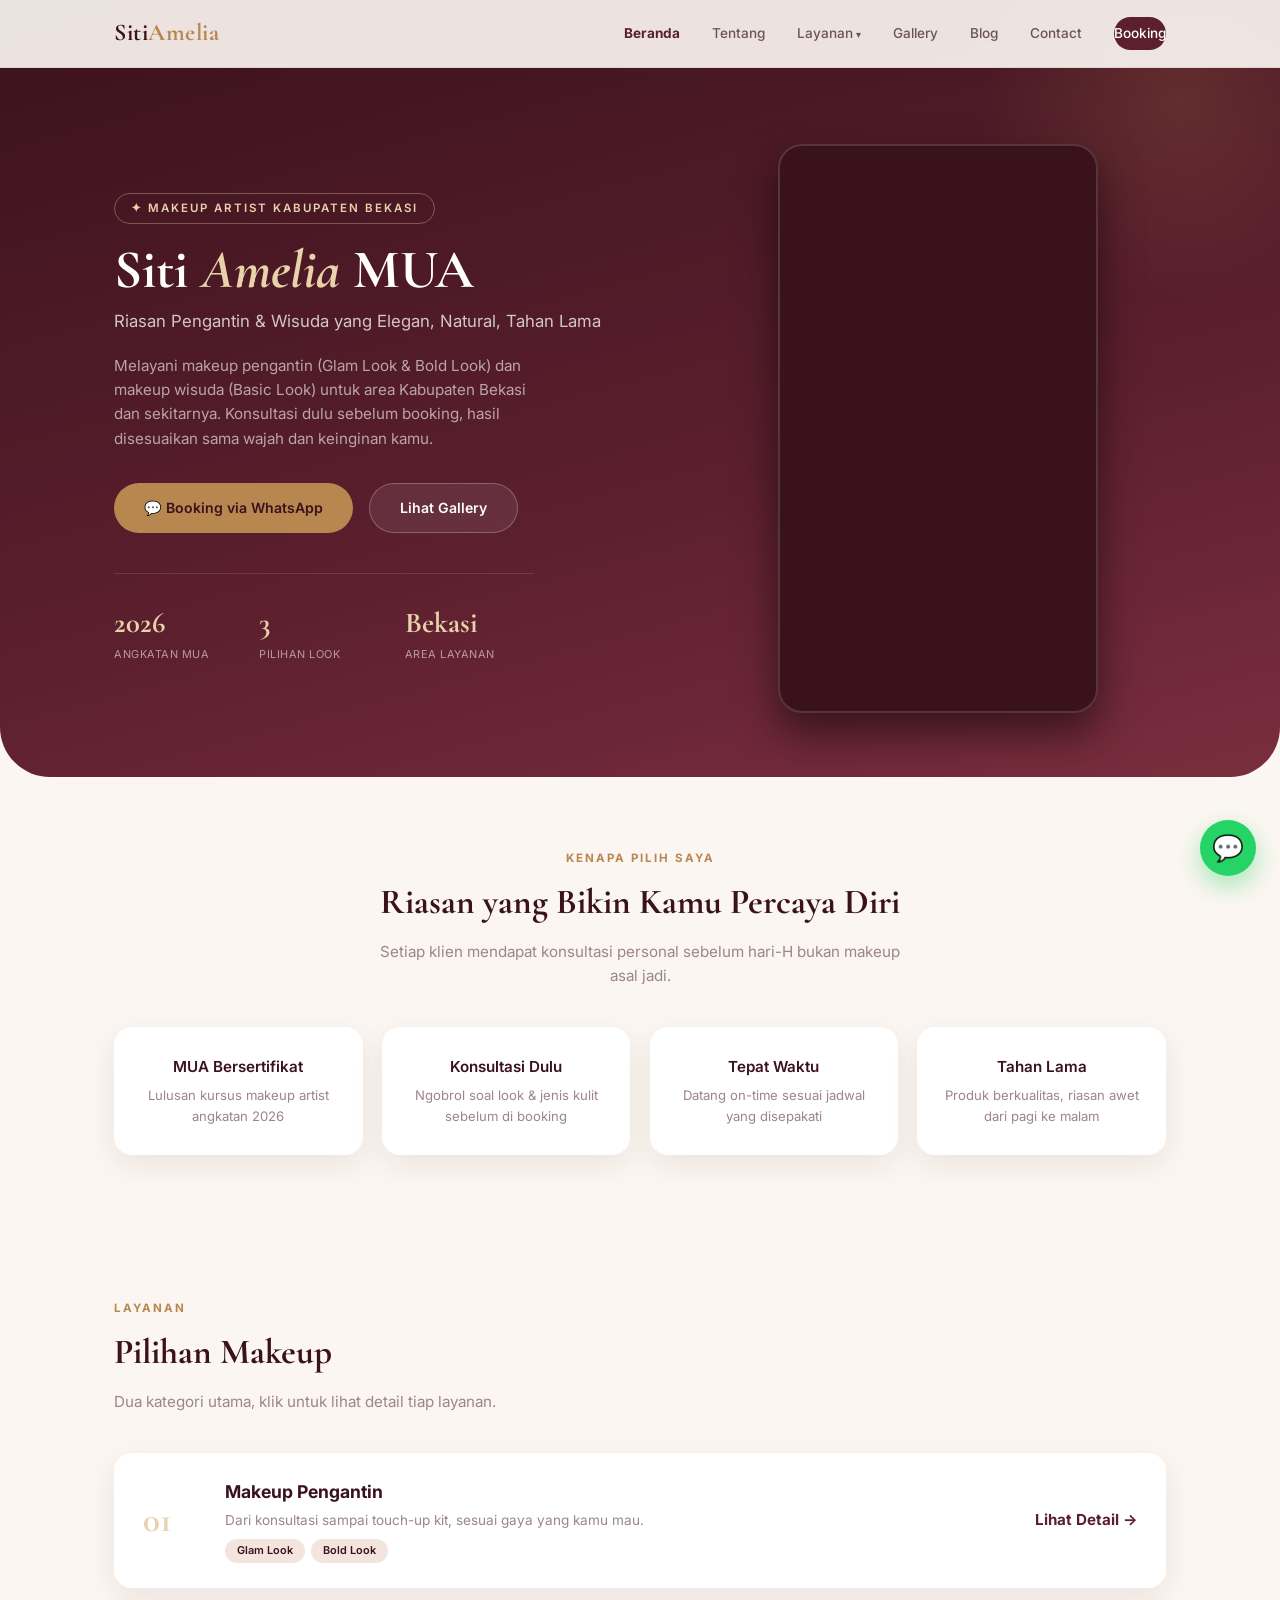
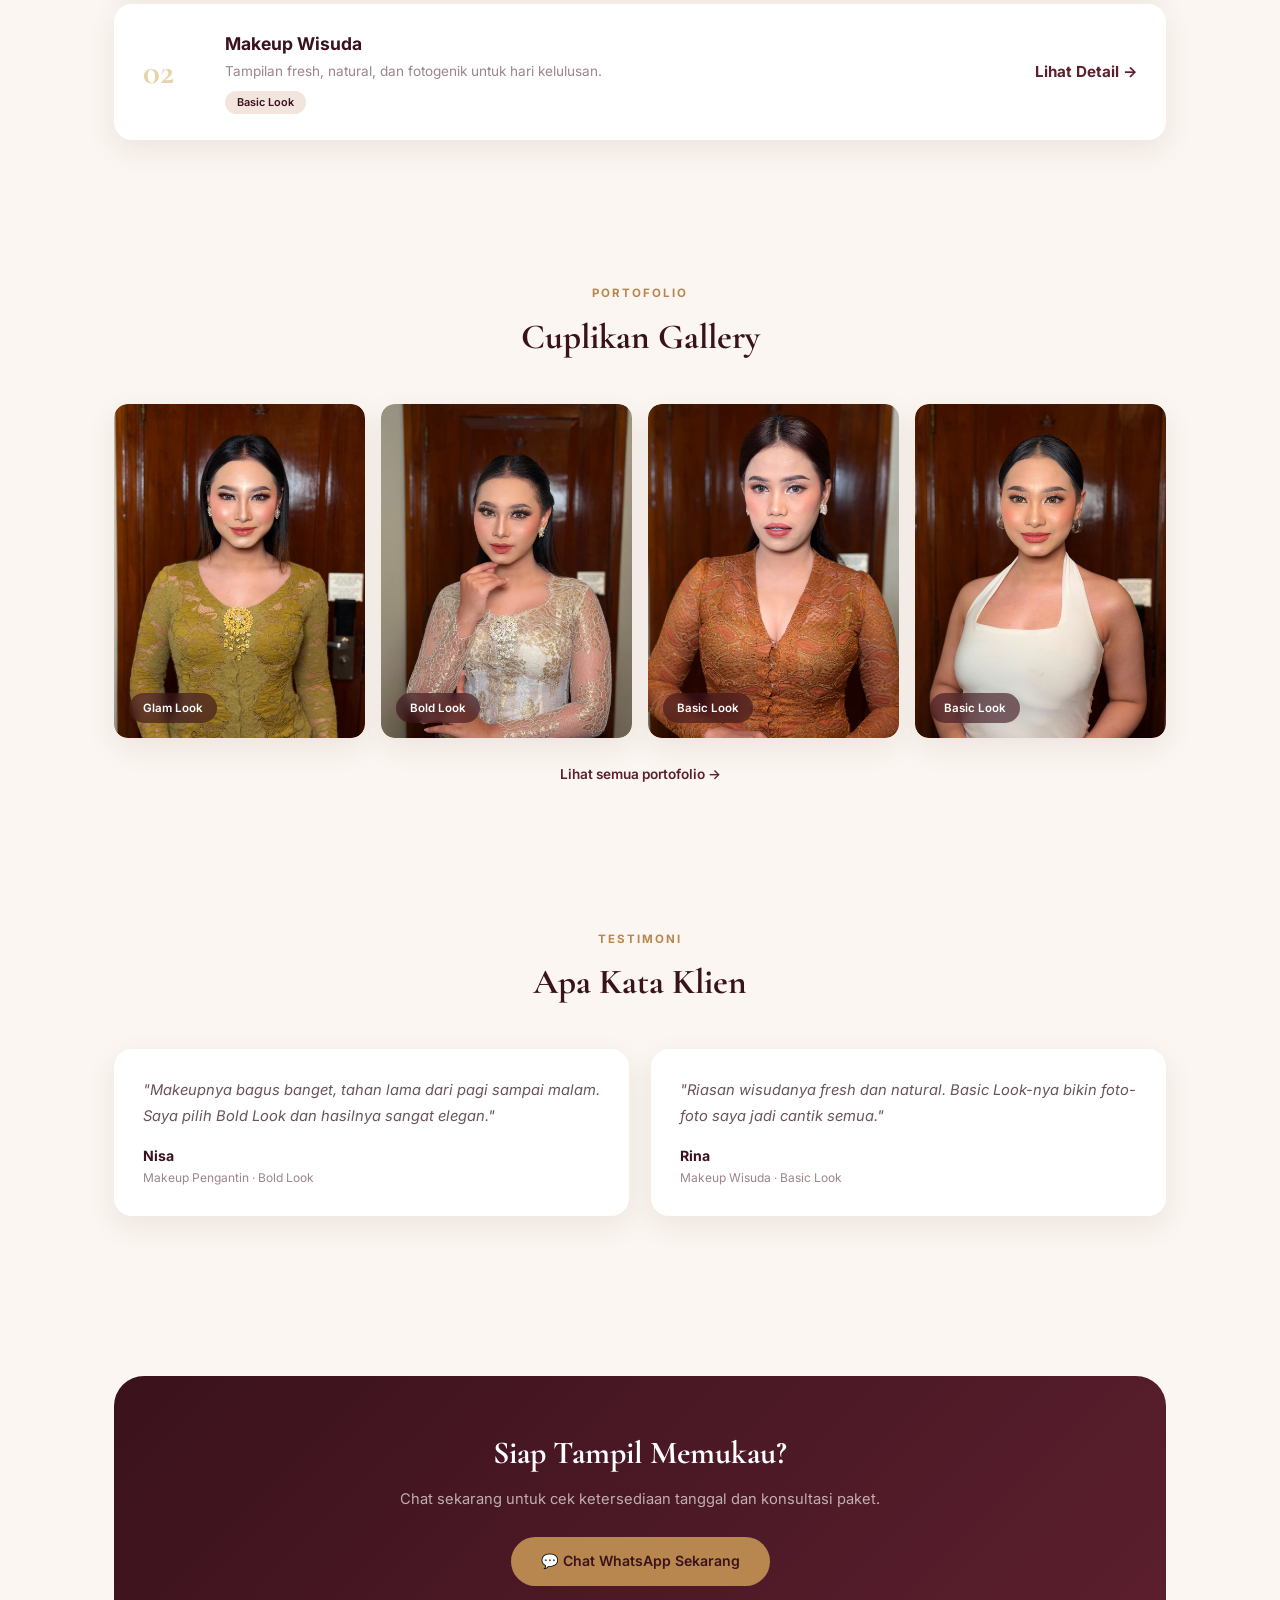
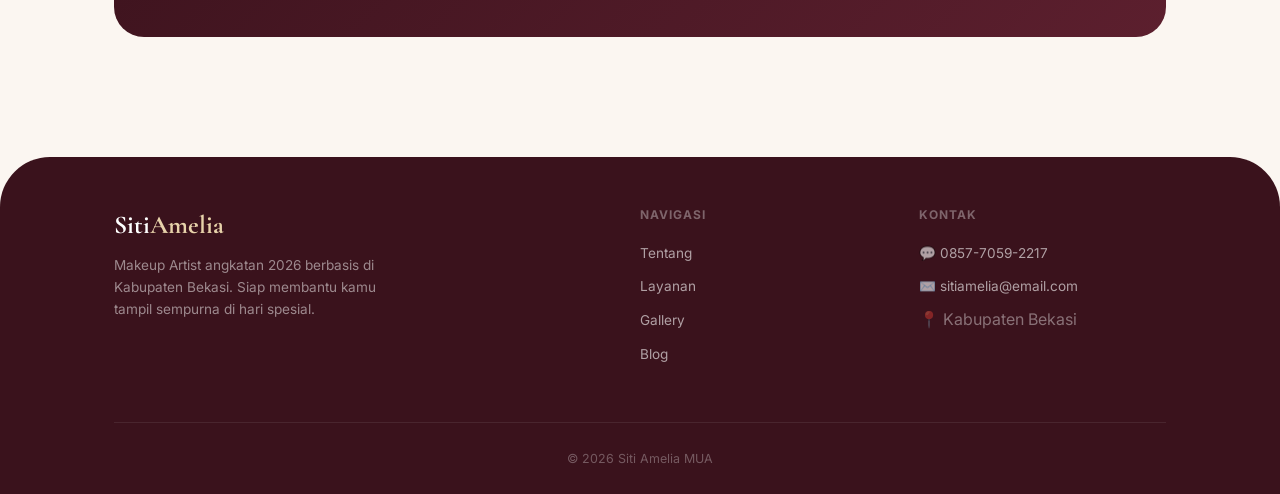
==== commit b46772ec: "Update index.html" ====
--- a/index.html
+++ b/index.html
@@ -75,10 +75,10 @@
       <p class="section-sub">Setiap klien mendapat konsultasi personal sebelum hari-H bukan makeup asal jadi.</p>
     </div>
     <div class="why-grid">
-      <div class="why-card"></span><h4>MUA Bersertifikat</h4><p>Lulusan kursus makeup artist angkatan 2026</p></div>
-      <div class="why-card"></span><h4>Konsultasi Dulu</h4><p>Ngobrol soal look &amp; jenis kulit sebelum di booking</p></div>
-      <div class="why-card"></span><h4>Tepat Waktu</h4><p>Datang on-time sesuai jadwal yang disepakati</p></div>
-      <div class="why-card"></span><h4>Tahan Lama</h4><p>Produk berkualitas, riasan awet dari pagi ke malam</p></div>
+      <div class="why-card"><h4>MUA Bersertifikat</h4><p>Lulusan kursus makeup artist angkatan 2026</p></div>
+      <div class="why-card"><h4>Konsultasi Dulu</h4><p>Ngobrol soal look &amp; jenis kulit sebelum di booking</p></div>
+      <div class="why-card"><h4>Tepat Waktu</h4><p>Datang on-time sesuai jadwal yang disepakati</p></div>
+      <div class="why-card"><h4>Tahan Lama</h4><p>Produk berkualitas, riasan awet dari pagi ke malam</p></div>
     </div>
   </section>
 
--- a/style.css
+++ b/style.css
@@ -312,7 +312,7 @@
   .section-title{font-size:1.7rem}
   .blog-grid{grid-template-columns:1fr}
 }
-/* Membuat hero menjadi 2 kolom (Teks Kiri, Video Kanan) */
+/* --- KOLOM VIDEO DI HERO --- */
 .hero .container {
     display: flex;
     align-items: center;
@@ -320,35 +320,32 @@
     gap: 3rem;
 }
 
-/* Mengatur lebar teks */
 .hero-text {
-    flex: 1;
+    flex: 1.2; /* Teks sedikit lebih lebar */
     max-width: 550px;
 }
 
-/* Mengatur tempat video */
 .hero-video-wrapper {
     flex: 1;
     display: flex;
     justify-content: center;
 }
 
-/* Mengatur video agar rapi dan tidak gepeng */
 .hero-video {
     width: 100%;
-    max-width: 400px; /* Atur lebar video sesuai selera */
-    aspect-ratio: 9 / 16; /* Format potrait (vertikal) seperti Reels/TikTok */
+    max-width: 320px; /* Dikecilkan sedikit agar tidak terlalu besar dibanding teks */
+    aspect-ratio: 9 / 16; /* Format portrait */
     object-fit: cover;
-    border-radius: 20px; /* Bikin sudut melengkung */
-    box-shadow: 0 15px 35px rgba(0, 0, 0, 0.4); /* Biar terlihat elegan */
-    border: 2px solid rgba(255, 255, 255, 0.1); /* Frame tipis warna emas samar */
-    background-color: #000; /* Warna background saat video loading */
-}
-
-/* Supaya responsif di HP */
+    border-radius: 24px; 
+    box-shadow: 0 20px 40px rgba(0, 0, 0, 0.5); 
+    border: 2px solid rgba(255, 255, 255, 0.15); 
+    background-color: #3A121C; /* Warna background loading biar selaras */
+}
+
+/* RESPONSIVE HP */
 @media (max-width: 768px) {
     .hero .container {
-        flex-direction: column-reverse; /* Video jadi di atas, teks di bawah di HP */
+        flex-direction: column-reverse; /* Video di atas, teks di bawah */
         gap: 2rem;
         text-align: center;
     }
@@ -357,6 +354,6 @@
     }
     .hero-video {
         max-width: 100%;
-        aspect-ratio: 16 / 9; /* Di HP mending jadi landscape (lebar) biar ga kepanjangan */
+        aspect-ratio: 16 / 9; /* Di HP jadi landscape biar muat */
     }
 }
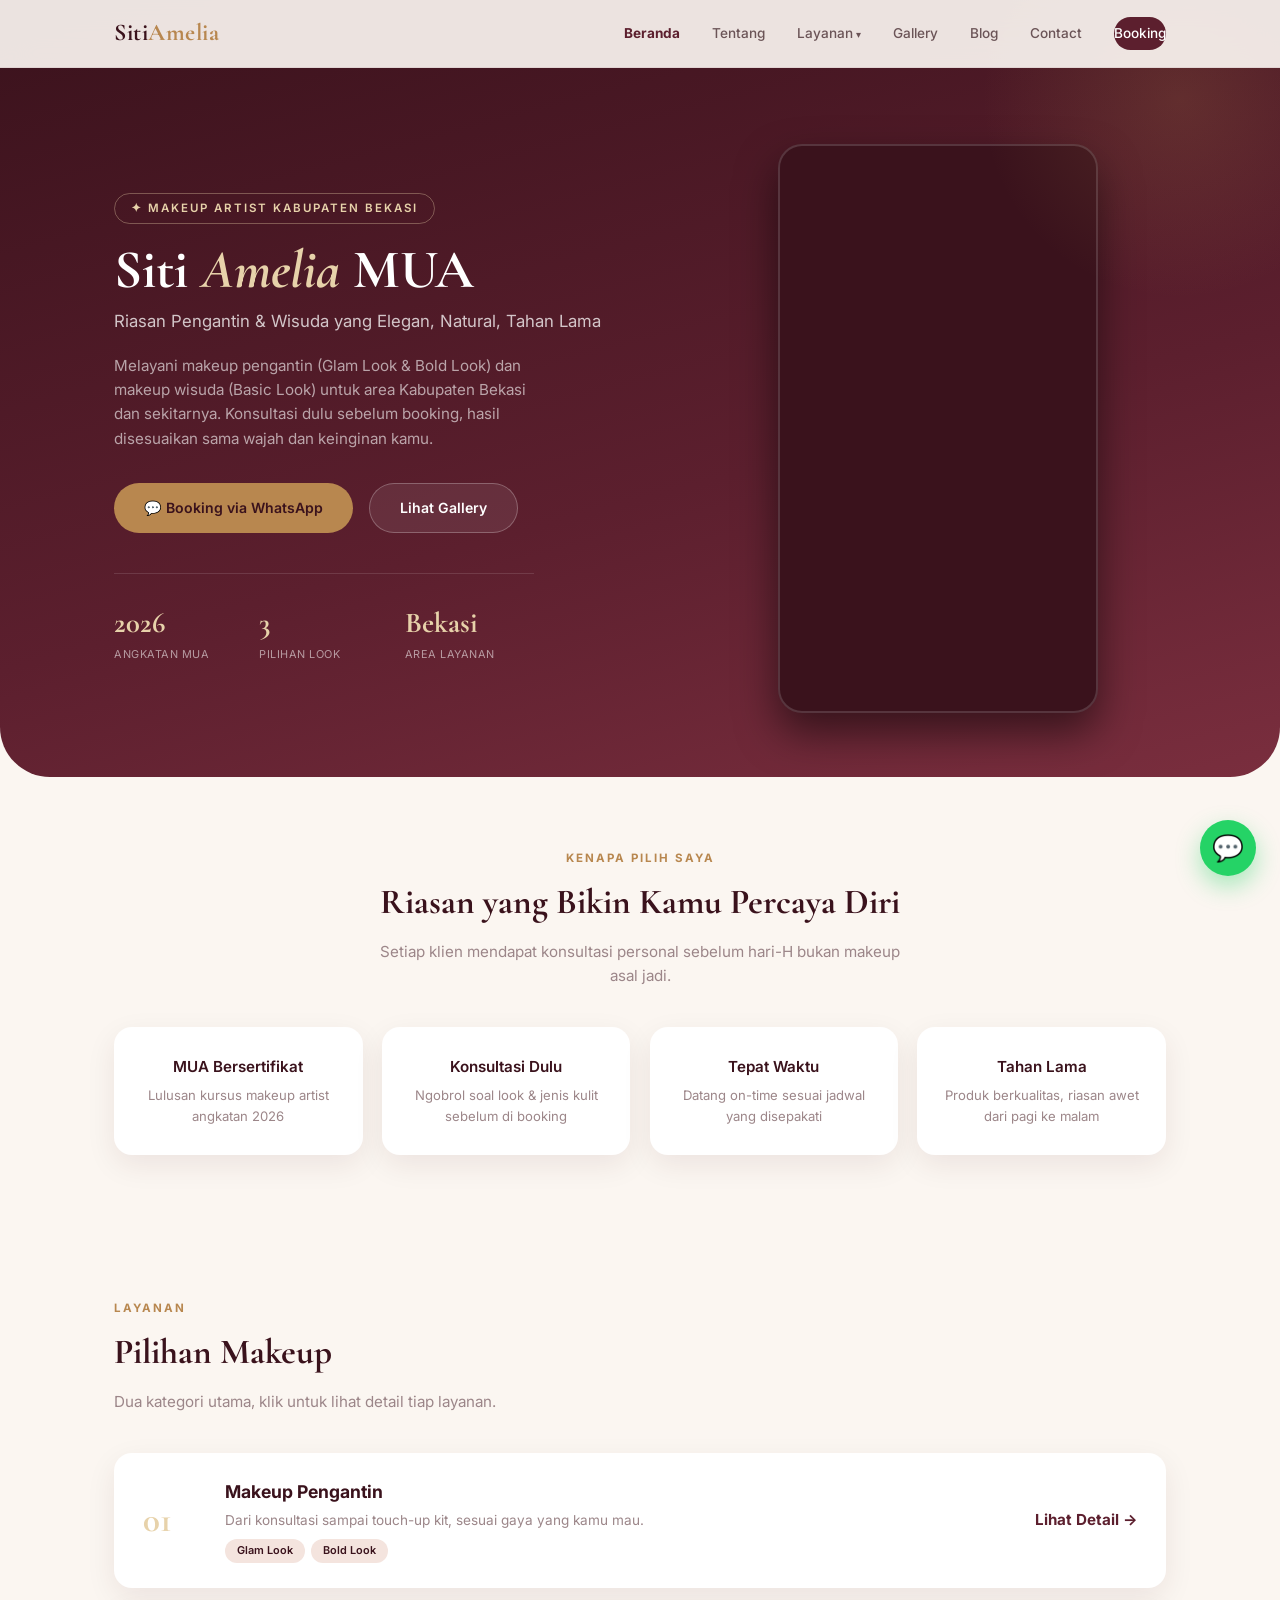
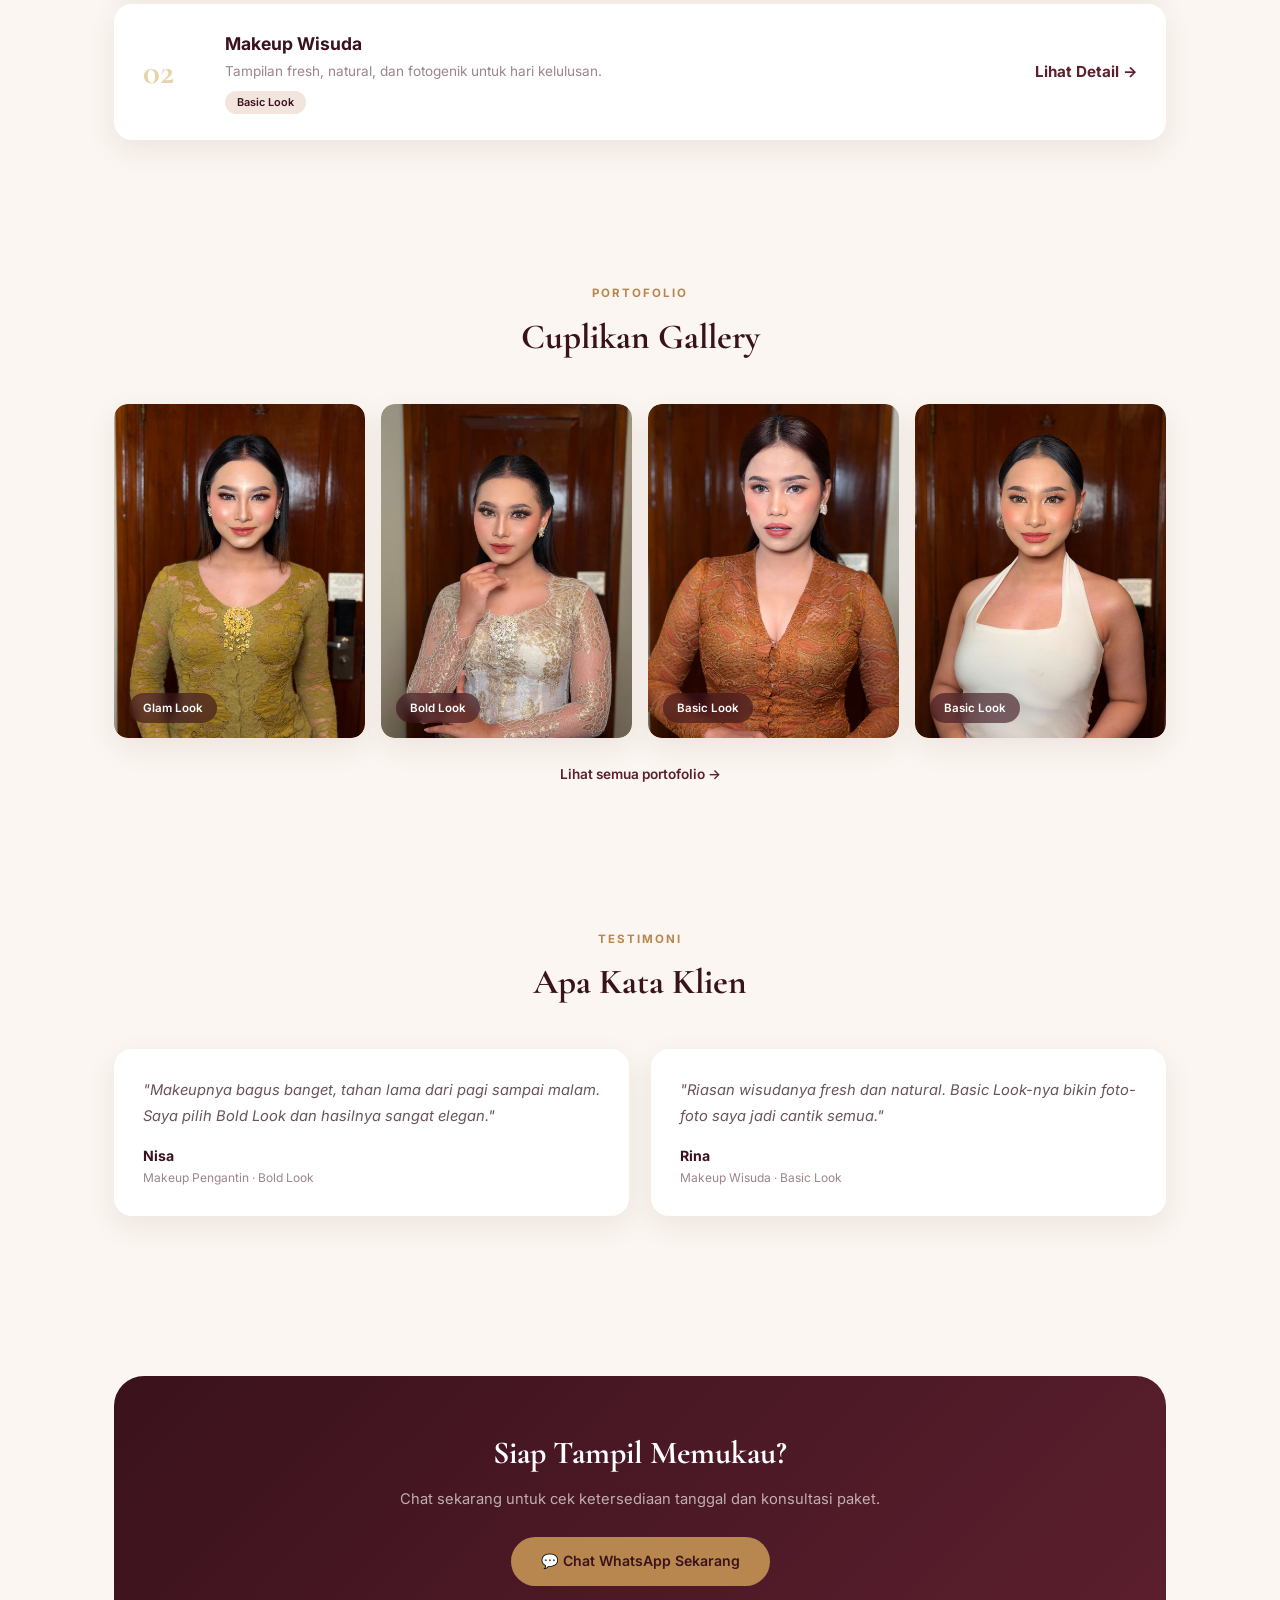
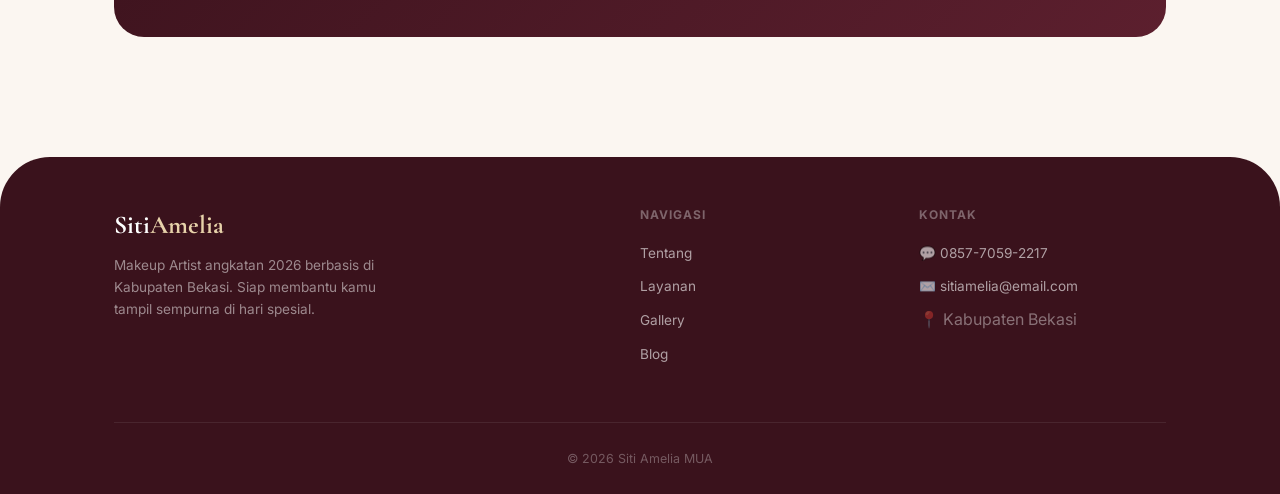
==== commit 6f562dcf: "Update index.html" ====
--- a/index.html
+++ b/index.html
@@ -57,9 +57,11 @@
     <!-- KOLOM KANAN: VIDEO (DIPINDAHKAN KE SINI, DI LUAR TEKS) -->
     <div class="hero-video-wrapper">
       <video class="hero-video" autoplay loop muted playsinline>
-        <source src="videos/Dokumentasi-MUA.MOV" type="video/quicktime">
-        <!-- Fallback jika video gagal load -->
-        <img src="images/glam-look/foto-glam-1.jpg" alt="Video portofolio">
+        <!-- Ganti MOV jadi MP4, dan type-nya jadi video/mp4 -->
+        <source src="videos/Dokumentasi-MUA.mp4" type="video/mp4">
+        
+        <!-- Gambar fallback kalau video gagal -->
+        <img src="images/glam-look/glam-look-3.jpeg" alt="Video portofolio">
       </video>
     </div>
 
--- a/style.css
+++ b/style.css
@@ -62,7 +62,6 @@
 /* HOME HERO */
 .hero{padding:9rem 0 4rem;background:linear-gradient(165deg,var(--wine-dark),var(--wine) 60%,#7A2E3E);border-radius:0 0 50px 50px;position:relative;overflow:hidden}
 .hero::before{content:'';position:absolute;top:-100px;right:-100px;width:400px;height:400px;border-radius:50%;background:radial-gradient(circle,rgba(184,135,79,.18),transparent 70%)}
-.hero .container{position:relative;z-index:1;display:grid;grid-template-columns:1.1fr .9fr;gap:3rem;align-items:center}
 .hero h1{font-family:'Cormorant Garamond',serif;font-size:3.4rem;font-weight:700;color:var(--white);line-height:1.1;margin-bottom:.4rem}
 .hero h1 span{color:var(--gold-soft);font-style:italic}
 .hero-tag{color:rgba(255,255,255,.75);font-size:1.05rem;margin-bottom:1.2rem}
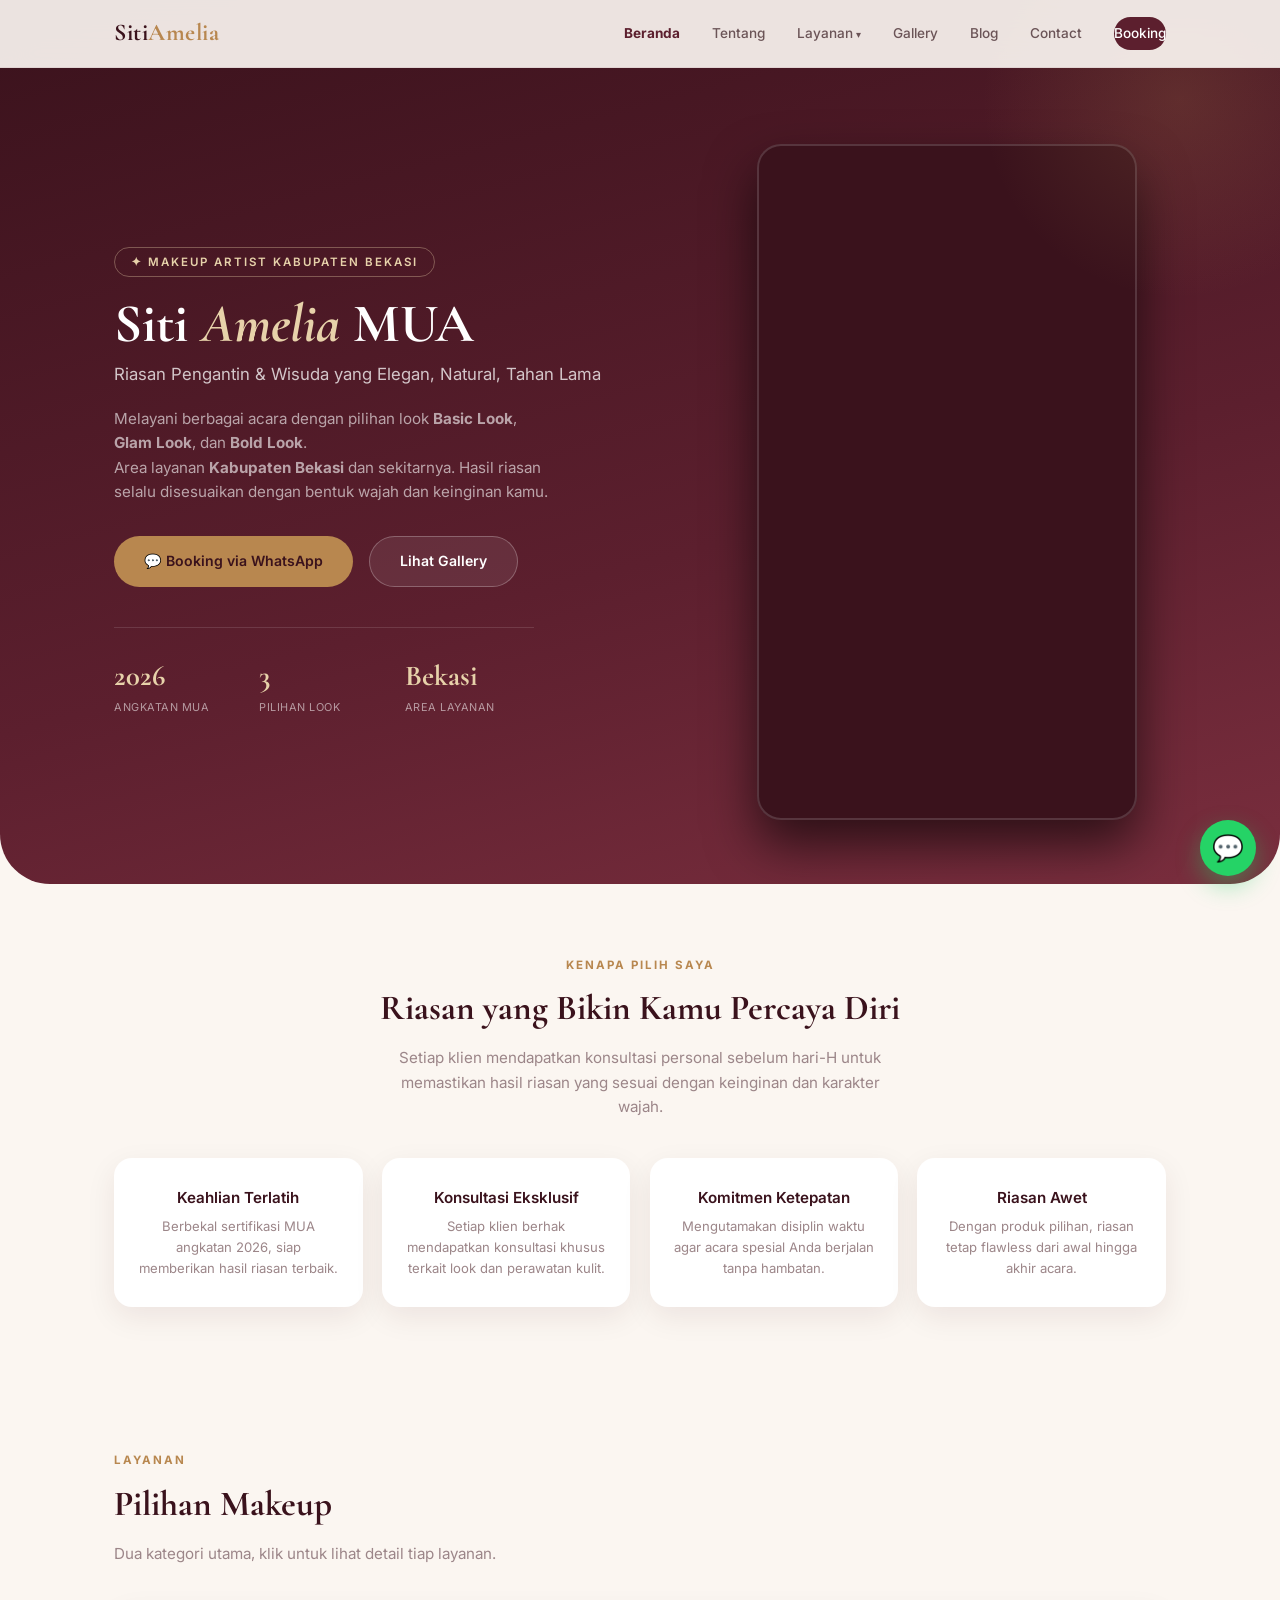
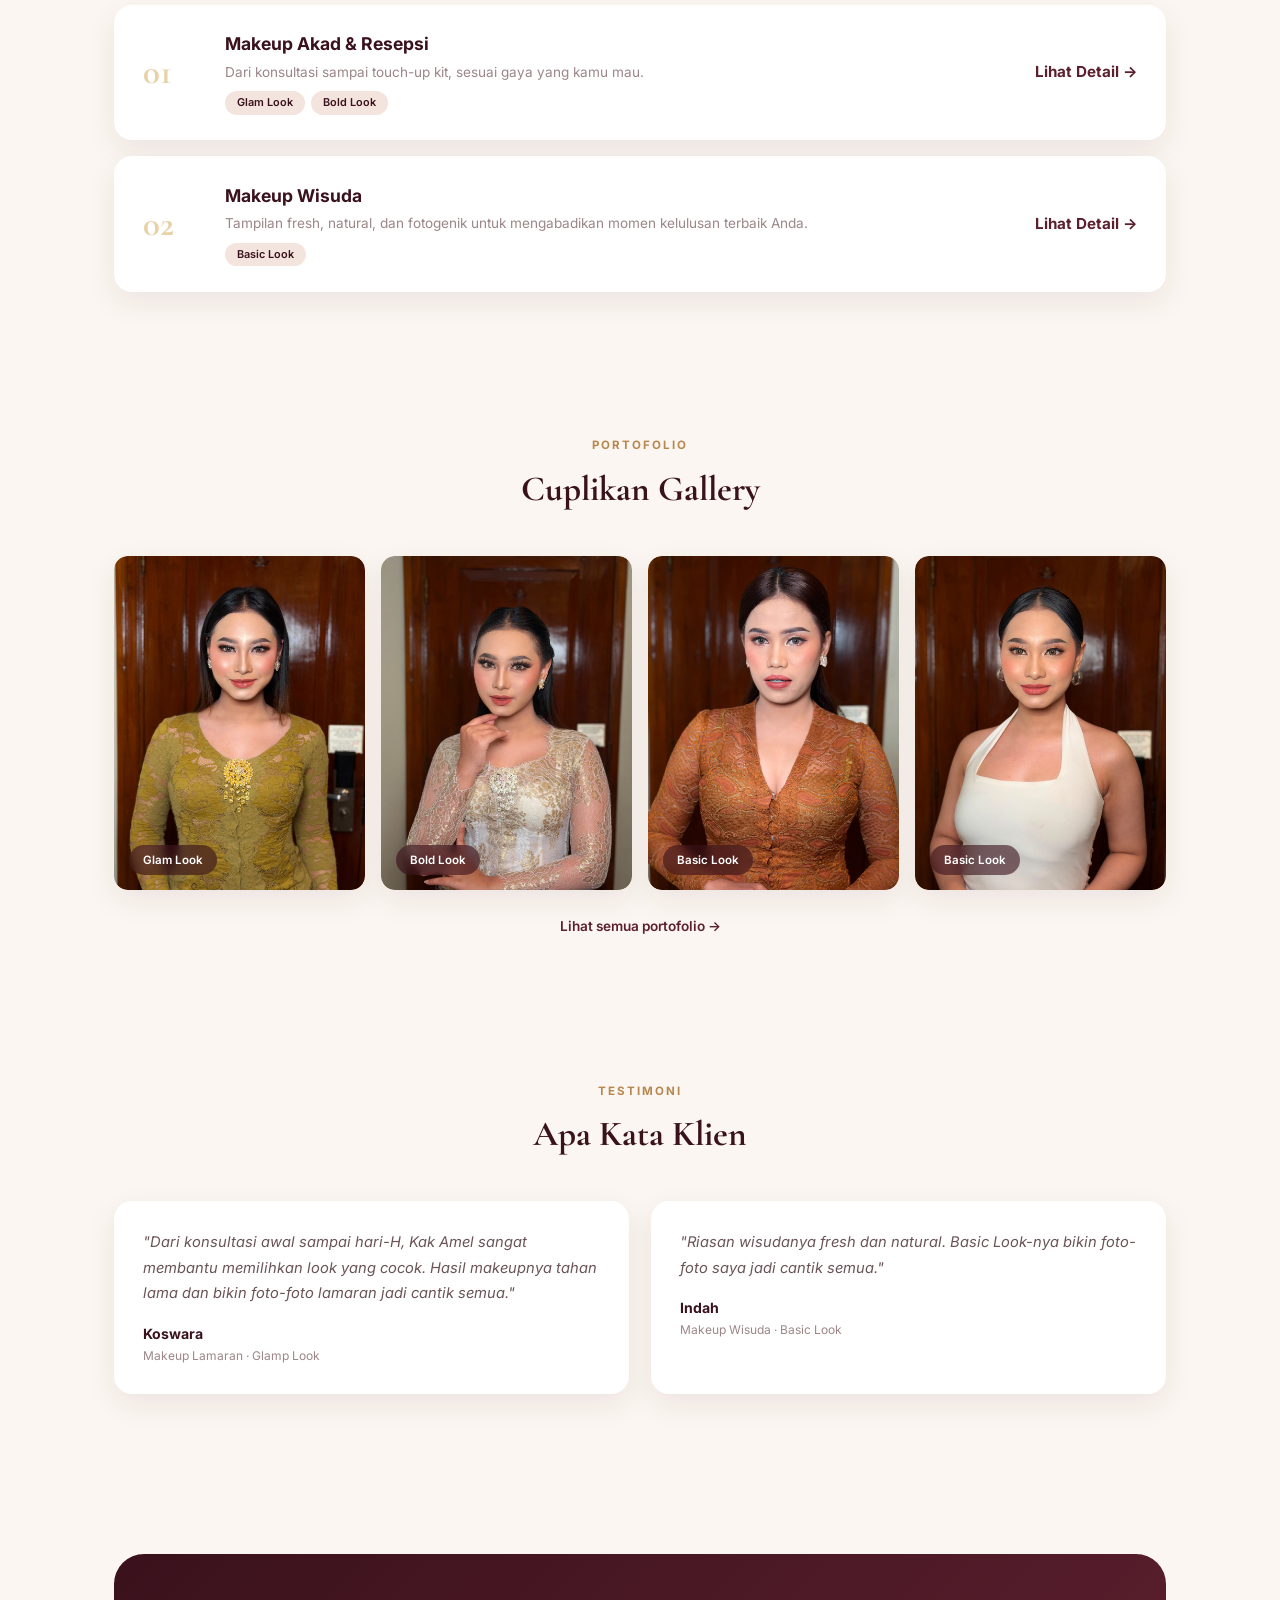
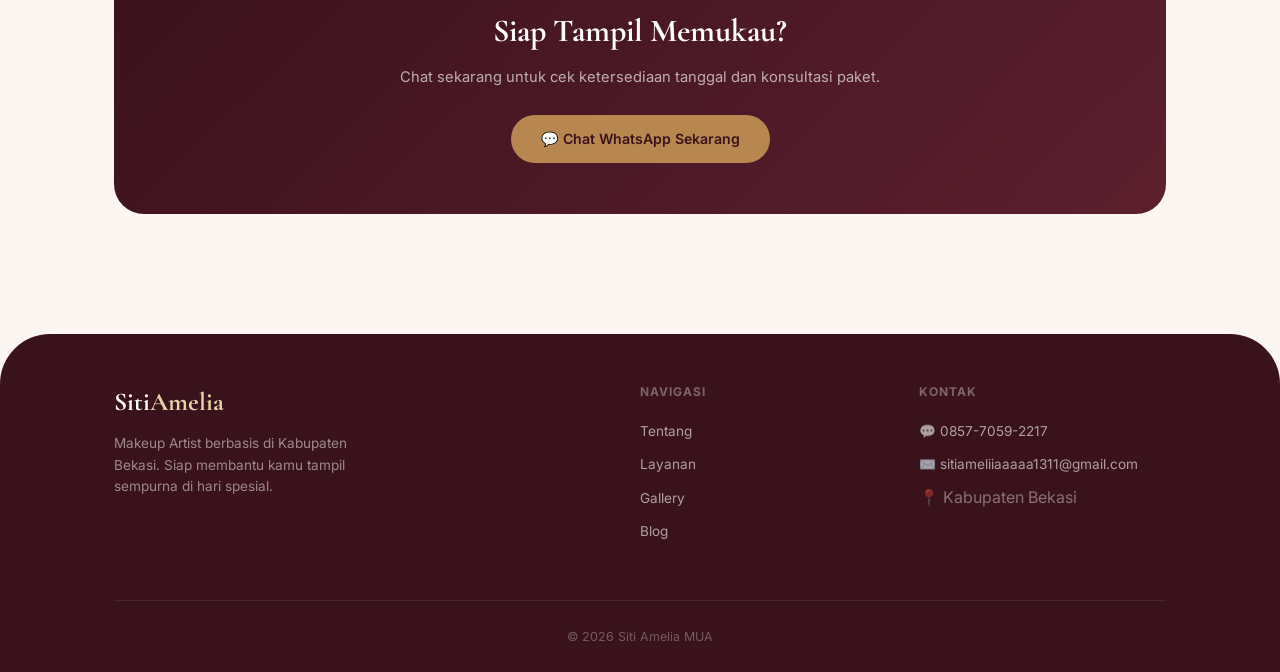
==== commit 6d02c994: "Update index.html" ====
--- a/index.html
+++ b/index.html
@@ -40,7 +40,10 @@
       <span class="eyebrow">✦ Makeup Artist Kabupaten Bekasi</span>
       <h1>Siti <span>Amelia</span> MUA</h1>
       <p class="hero-tag">Riasan Pengantin &amp; Wisuda yang Elegan, Natural, Tahan Lama</p>
-      <p class="hero-desc">Melayani makeup pengantin (Glam Look &amp; Bold Look) dan makeup wisuda (Basic Look) untuk area Kabupaten Bekasi dan sekitarnya. Konsultasi dulu sebelum booking, hasil disesuaikan sama wajah dan keinginan kamu.</p>
+      <p class="hero-desc">
+        Melayani berbagai acara dengan pilihan look <strong>Basic Look</strong>, <strong>Glam Look</strong>, dan <strong>Bold Look</strong>.<br>
+        Area layanan <strong>Kabupaten Bekasi</strong> dan sekitarnya. Hasil riasan selalu disesuaikan dengan bentuk wajah dan keinginan kamu.
+      </p>
       
       <div class="hero-actions">
         <a href="https://wa.me/6285770592217?text=Halo%20Kak%20Siti%2C%20saya%20mau%20tanya-tanya%20soal%20jasa%20makeup" class="btn btn-gold" target="_blank">💬 Booking via WhatsApp</a>
@@ -58,7 +61,7 @@
     <div class="hero-video-wrapper">
       <video class="hero-video" autoplay loop muted playsinline>
         <!-- Ganti MOV jadi MP4, dan type-nya jadi video/mp4 -->
-        <source src="videos/Dokumentasi-MUA.mp4" type="video/mp4">
+        <source src="videos/dokumentasi-mua.mp4" type="video/mp4">
         
         <!-- Gambar fallback kalau video gagal -->
         <img src="images/glam-look/glam-look-3.jpeg" alt="Video portofolio">
@@ -74,13 +77,13 @@
     <div class="section-head center">
       <span class="section-eyebrow">Kenapa Pilih Saya</span>
       <h2 class="section-title">Riasan yang Bikin Kamu Percaya Diri</h2>
-      <p class="section-sub">Setiap klien mendapat konsultasi personal sebelum hari-H bukan makeup asal jadi.</p>
+      <p class="section-sub">Setiap klien mendapatkan konsultasi personal sebelum hari-H untuk memastikan hasil riasan yang sesuai dengan keinginan dan karakter wajah.</p>
     </div>
     <div class="why-grid">
-      <div class="why-card"><h4>MUA Bersertifikat</h4><p>Lulusan kursus makeup artist angkatan 2026</p></div>
-      <div class="why-card"><h4>Konsultasi Dulu</h4><p>Ngobrol soal look &amp; jenis kulit sebelum di booking</p></div>
-      <div class="why-card"><h4>Tepat Waktu</h4><p>Datang on-time sesuai jadwal yang disepakati</p></div>
-      <div class="why-card"><h4>Tahan Lama</h4><p>Produk berkualitas, riasan awet dari pagi ke malam</p></div>
+      <div class="why-card"><h4>Keahlian Terlatih</h4><p>Berbekal sertifikasi MUA angkatan 2026, siap memberikan hasil riasan terbaik.</p></div>
+      <div class="why-card"><h4>Konsultasi Eksklusif</h4><p>Setiap klien berhak mendapatkan konsultasi khusus terkait look dan perawatan kulit.</p></div>
+      <div class="why-card"><h4>Komitmen Ketepatan</h4><p>Mengutamakan disiplin waktu agar acara spesial Anda berjalan tanpa hambatan.</p></div>
+      <div class="why-card"><h4>Riasan Awet</h4><p>Dengan produk pilihan, riasan tetap flawless dari awal hingga akhir acara.</p></div>
     </div>
   </section>
 
@@ -94,7 +97,7 @@
       <a href="layanan.html#glam" class="service-row">
         <div class="service-num">01</div>
         <div>
-          <h4>Makeup Pengantin</h4>
+          <h4>Makeup Akad &amp; Resepsi</h4>
           <p>Dari konsultasi sampai touch-up kit, sesuai gaya yang kamu mau.</p>
           <div class="service-looks">
             <span class="look-chip">Glam Look</span>
@@ -107,7 +110,7 @@
         <div class="service-num">02</div>
         <div>
           <h4>Makeup Wisuda</h4>
-          <p>Tampilan fresh, natural, dan fotogenik untuk hari kelulusan.</p>
+          <p>Tampilan fresh, natural, dan fotogenik untuk mengabadikan momen kelulusan terbaik Anda.</p>
           <div class="service-looks"><span class="look-chip">Basic Look</span></div>
         </div>
         <div class="service-price">Lihat Detail →</div>
@@ -136,13 +139,13 @@
     </div>
     <div class="testi-grid">
       <div class="testi-card">
-        <p class="quote">"Makeupnya bagus banget, tahan lama dari pagi sampai malam. Saya pilih Bold Look dan hasilnya sangat elegan."</p>
-        <div class="author">Nisa</div>
-        <div class="role">Makeup Pengantin · Bold Look</div>
+        <p class="quote">"Dari konsultasi awal sampai hari-H, Kak Amel sangat membantu memilihkan look yang cocok. Hasil makeupnya tahan lama dan bikin foto-foto lamaran jadi cantik semua."</p>
+        <div class="author">Koswara</div>
+        <div class="role">Makeup Lamaran · Glamp Look</div>
       </div>
       <div class="testi-card">
         <p class="quote">"Riasan wisudanya fresh dan natural. Basic Look-nya bikin foto-foto saya jadi cantik semua."</p>
-        <div class="author">Rina</div>
+        <div class="author">Indah</div>
         <div class="role">Makeup Wisuda · Basic Look</div>
       </div>
     </div>
@@ -162,7 +165,7 @@
   <div class="container">
     <div class="footer-brand">
       <div class="name">Siti<span>Amelia</span></div>
-      <p>Makeup Artist angkatan 2026 berbasis di Kabupaten Bekasi. Siap membantu kamu tampil sempurna di hari spesial.</p>
+      <p>Makeup Artist berbasis di Kabupaten Bekasi. Siap membantu kamu tampil sempurna di hari spesial.</p>
     </div>
     <div>
       <h4>Navigasi</h4>
@@ -177,7 +180,7 @@
       <h4>Kontak</h4>
       <ul class="footer-links">
         <li><a href="https://wa.me/6285770592217">💬 0857-7059-2217</a></li>
-        <li><a href="mailto:sitiamelia@email.com">✉️ sitiamelia@email.com</a></li>
+        <li><a href="mailto:sitiamelia@email.com">✉️ sitiameliiaaaaa1311@gmail.com</a></li>
         <li style="color:rgba(255,255,255,.4)">📍 Kabupaten Bekasi</li>
       </ul>
     </div>
--- a/style.css
+++ b/style.css
@@ -327,32 +327,42 @@
 .hero-video-wrapper {
     flex: 1;
     display: flex;
-    justify-content: center;
+    justify-content: center; /* Tetap di tengah kolomnya */
+    padding-left: 2.5rem; /* Tambahkan jarak dorong dari teks */
 }
 
 .hero-video {
     width: 100%;
-    max-width: 320px; /* Dikecilkan sedikit agar tidak terlalu besar dibanding teks */
-    aspect-ratio: 9 / 16; /* Format portrait */
+    max-width: 380px; /* DILEBARKAN DARI 320px JADI 400px */
+    aspect-ratio: 9 / 16;
     object-fit: cover;
     border-radius: 24px; 
-    box-shadow: 0 20px 40px rgba(0, 0, 0, 0.5); 
+    
+    /* --- PERKUAT BAYANGAN AGAR LEBIH MEWAH --- */
+    box-shadow: 0 25px 50px rgba(0, 0, 0, 0.6); 
     border: 2px solid rgba(255, 255, 255, 0.15); 
-    background-color: #3A121C; /* Warna background loading biar selaras */
+    background-color: #3A121C;
 }
 
 /* RESPONSIVE HP */
 @media (max-width: 768px) {
     .hero .container {
-        flex-direction: column-reverse; /* Video di atas, teks di bawah */
-        gap: 2rem;
+        flex-direction: column;
+        gap: 1.5rem; /* Jarak antar elemen (judul, video, teks) */
         text-align: center;
     }
+    
     .hero-text {
         max-width: 100%;
     }
+
+    /* Tambahan ini biar videonya rapi dan ada jarak atas-bawah */
+    .hero-video-wrapper {
+        margin: 1.5rem 0; /* Jarak atas dan bawah video */
+    }
+
     .hero-video {
-        max-width: 100%;
-        aspect-ratio: 16 / 9; /* Di HP jadi landscape biar muat */
+        max-width: 320px;
+        aspect-ratio: 9 / 16;
     }
 }
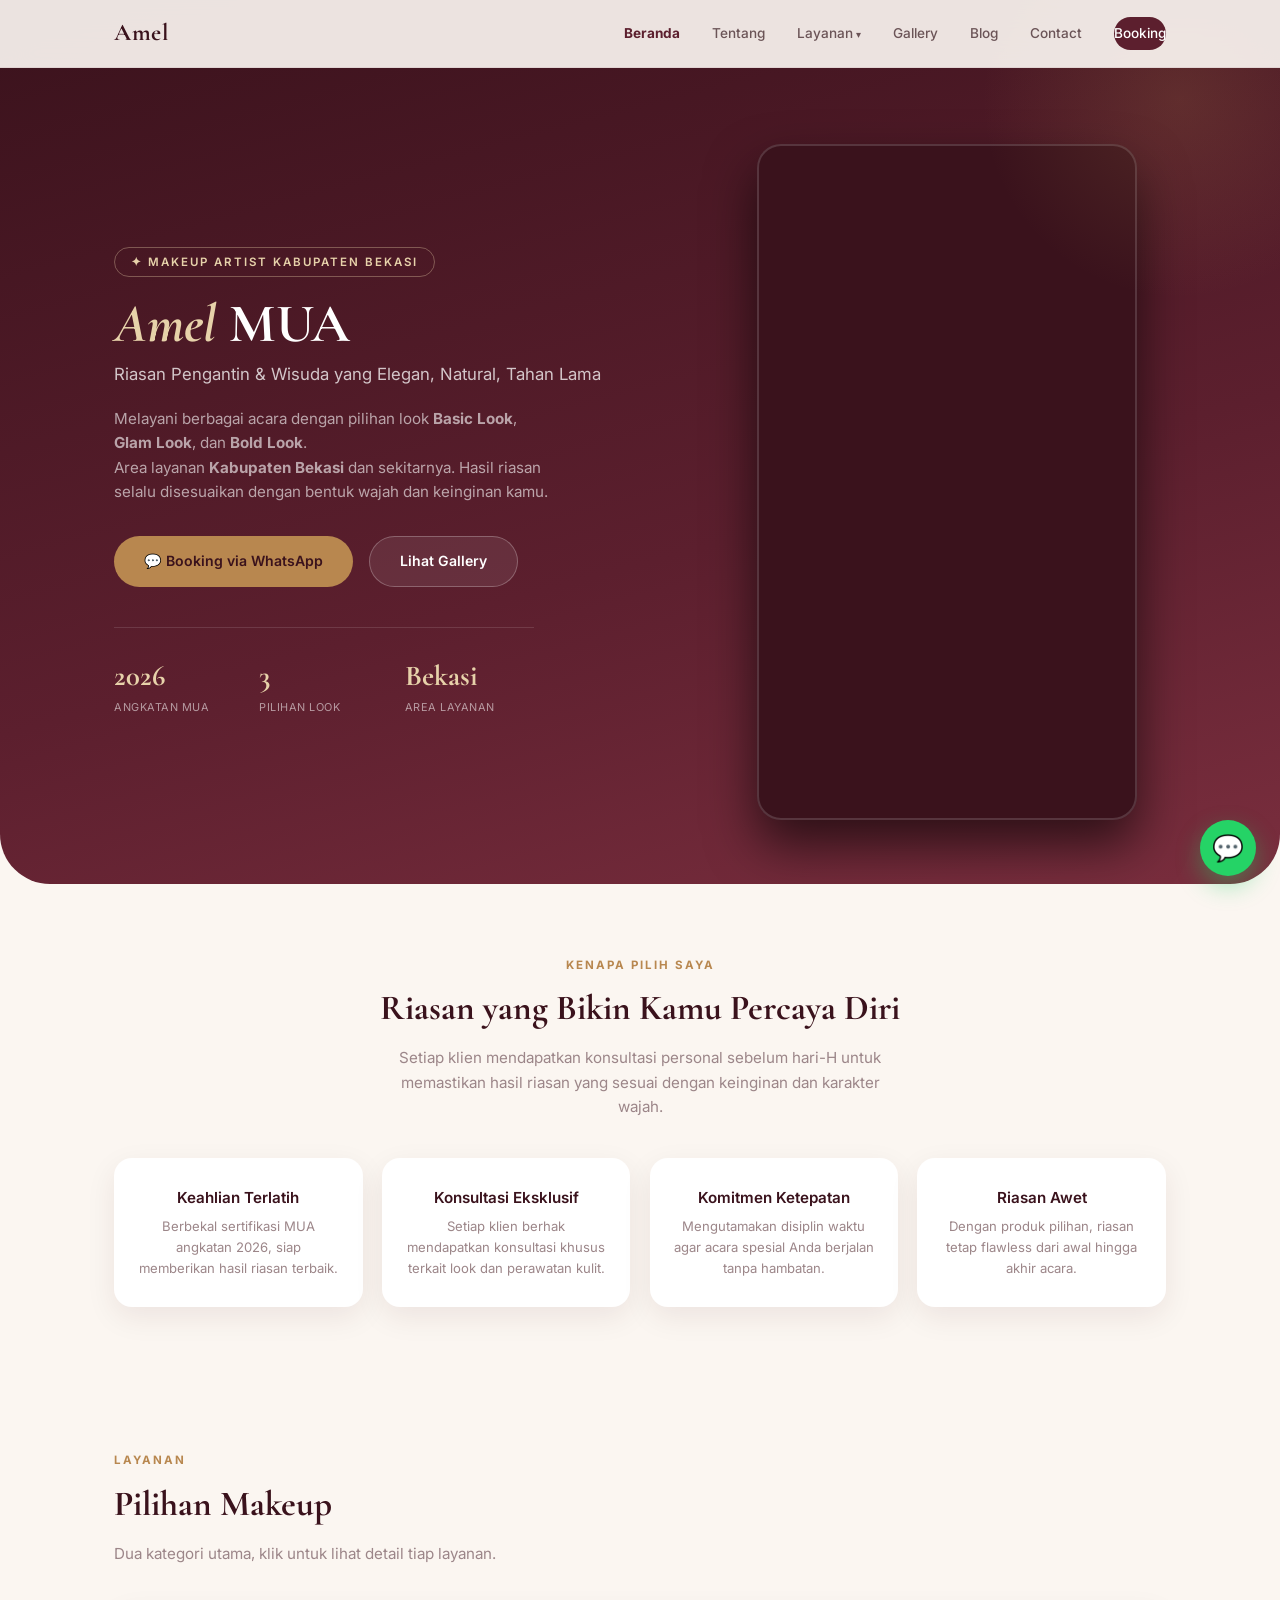
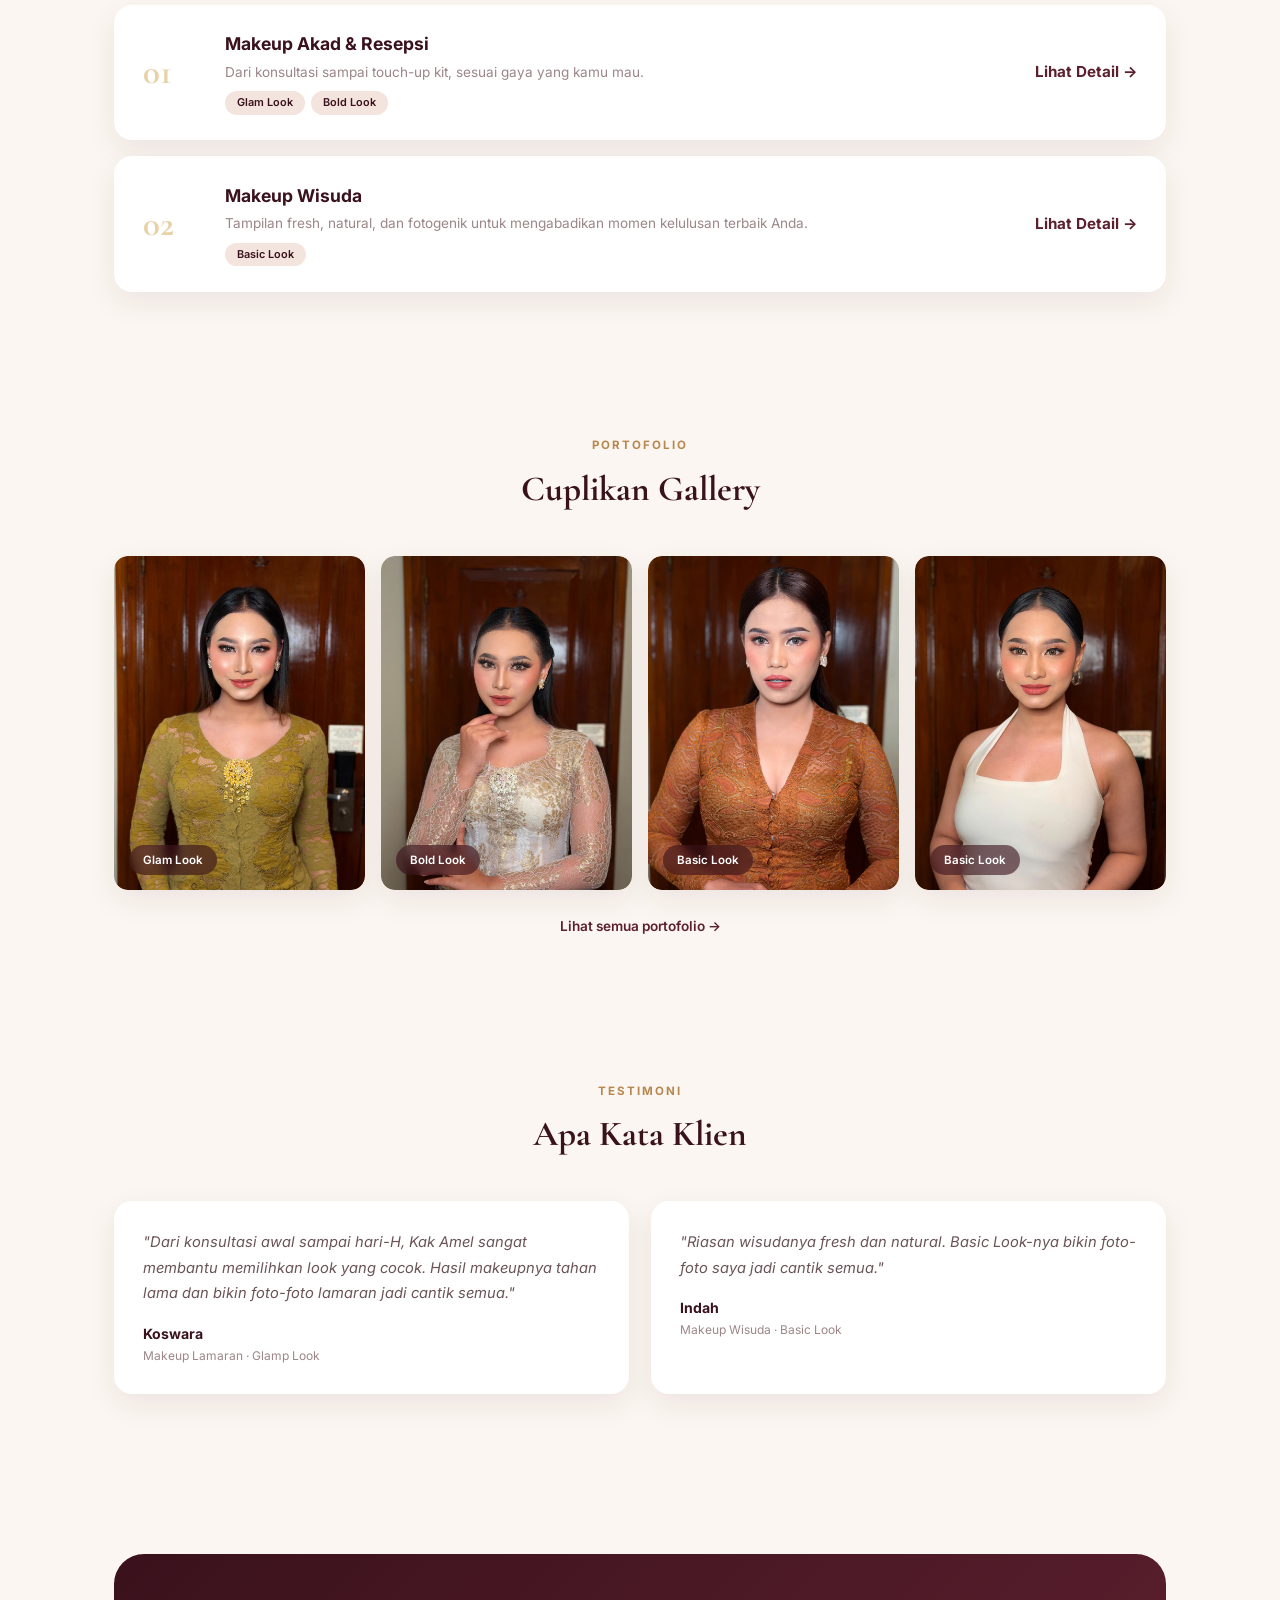
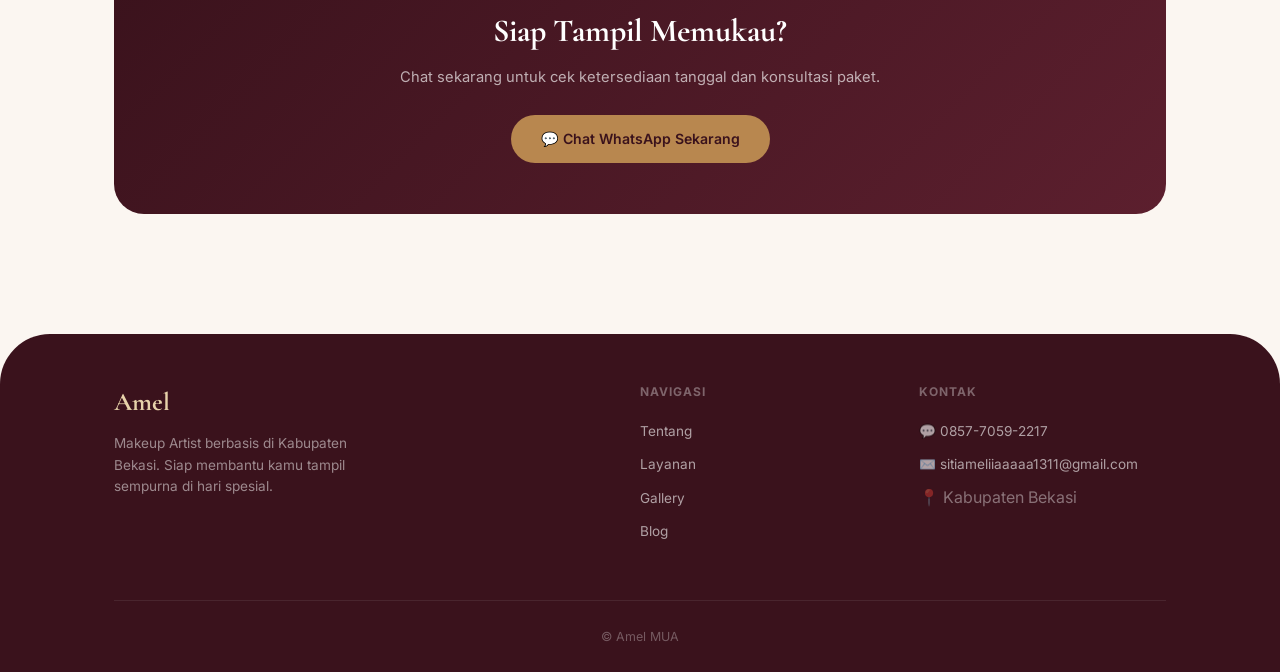
==== commit 4d98c185: "Update index.html" ====
--- a/index.html
+++ b/index.html
@@ -3,7 +3,7 @@
 <head>
 <meta charset="UTF-8"/>
 <meta name="viewport" content="width=device-width, initial-scale=1.0"/>
-<title>Siti Amelia MUA — Makeup Artist Kabupaten Bekasi</title>
+<title>Amel MUA — Makeup Artist Kabupaten Bekasi</title>
 <link rel="icon" type="image/svg+xml" href="favicon.svg"/>
 <link rel="stylesheet" href="style.css"/>
 </head>
@@ -11,7 +11,7 @@
 
 <nav class="navbar" id="navbar">
   <div class="container">
-    <a href="index.html" class="nav-logo">Siti<span>Amelia</span></a>
+    <a href="index.html" class="nav-logo">Amel<span></span></a>
     <ul class="nav-links" id="navLinks">
       <li><a href="index.html" class="active">Beranda</a></li>
       <li><a href="about.html">Tentang</a></li>
@@ -38,7 +38,7 @@
     <!-- KOLOM KIRI: TEKS & STATS -->
     <div class="hero-text">
       <span class="eyebrow">✦ Makeup Artist Kabupaten Bekasi</span>
-      <h1>Siti <span>Amelia</span> MUA</h1>
+      <h1><span>Amel</span> MUA</h1>
       <p class="hero-tag">Riasan Pengantin &amp; Wisuda yang Elegan, Natural, Tahan Lama</p>
       <p class="hero-desc">
         Melayani berbagai acara dengan pilihan look <strong>Basic Look</strong>, <strong>Glam Look</strong>, dan <strong>Bold Look</strong>.<br>
@@ -46,7 +46,7 @@
       </p>
       
       <div class="hero-actions">
-        <a href="https://wa.me/6285770592217?text=Halo%20Kak%20Siti%2C%20saya%20mau%20tanya-tanya%20soal%20jasa%20makeup" class="btn btn-gold" target="_blank">💬 Booking via WhatsApp</a>
+        <a href="https://wa.me/6285770592217?text=Halo%20Kak%20Amel%2C%20saya%20mau%20tanya-tanya%20soal%20jasa%20makeup" class="btn btn-gold" target="_blank">💬 Booking via WhatsApp</a>
         <a href="gallery.html" class="btn btn-ghost">Lihat Gallery</a>
       </div>
       
@@ -155,7 +155,7 @@
     <div class="cta-band">
       <h3>Siap Tampil Memukau?</h3>
       <p>Chat sekarang untuk cek ketersediaan tanggal dan konsultasi paket.</p>
-      <a href="https://wa.me/6285770592217?text=Halo%20Kak%20Siti%2C%20saya%20mau%20booking%20makeup" class="btn btn-gold" target="_blank">💬 Chat WhatsApp Sekarang</a>
+      <a href="https://wa.me/6285770592217?text=Halo%20Kak%20Amel%2C%20saya%20mau%20booking%20makeup" class="btn btn-gold" target="_blank">💬 Chat WhatsApp Sekarang</a>
     </div>
   </section>
 
@@ -164,7 +164,7 @@
 <footer class="footer">
   <div class="container">
     <div class="footer-brand">
-      <div class="name">Siti<span>Amelia</span></div>
+      <div class="name"><span>Amel</span></div>
       <p>Makeup Artist berbasis di Kabupaten Bekasi. Siap membantu kamu tampil sempurna di hari spesial.</p>
     </div>
     <div>
@@ -180,11 +180,11 @@
       <h4>Kontak</h4>
       <ul class="footer-links">
         <li><a href="https://wa.me/6285770592217">💬 0857-7059-2217</a></li>
-        <li><a href="mailto:sitiamelia@email.com">✉️ sitiameliiaaaaa1311@gmail.com</a></li>
+        <li><a href="mailto:sitiameliiaaaaa1311@gmail.com">✉️ sitiameliiaaaaa1311@gmail.com</a></li>
         <li style="color:rgba(255,255,255,.4)">📍 Kabupaten Bekasi</li>
       </ul>
     </div>
-    <div class="footer-bottom">© 2026 Siti Amelia MUA</div>
+    <div class="footer-bottom">© Amel MUA</div>
   </div>
 </footer>
 
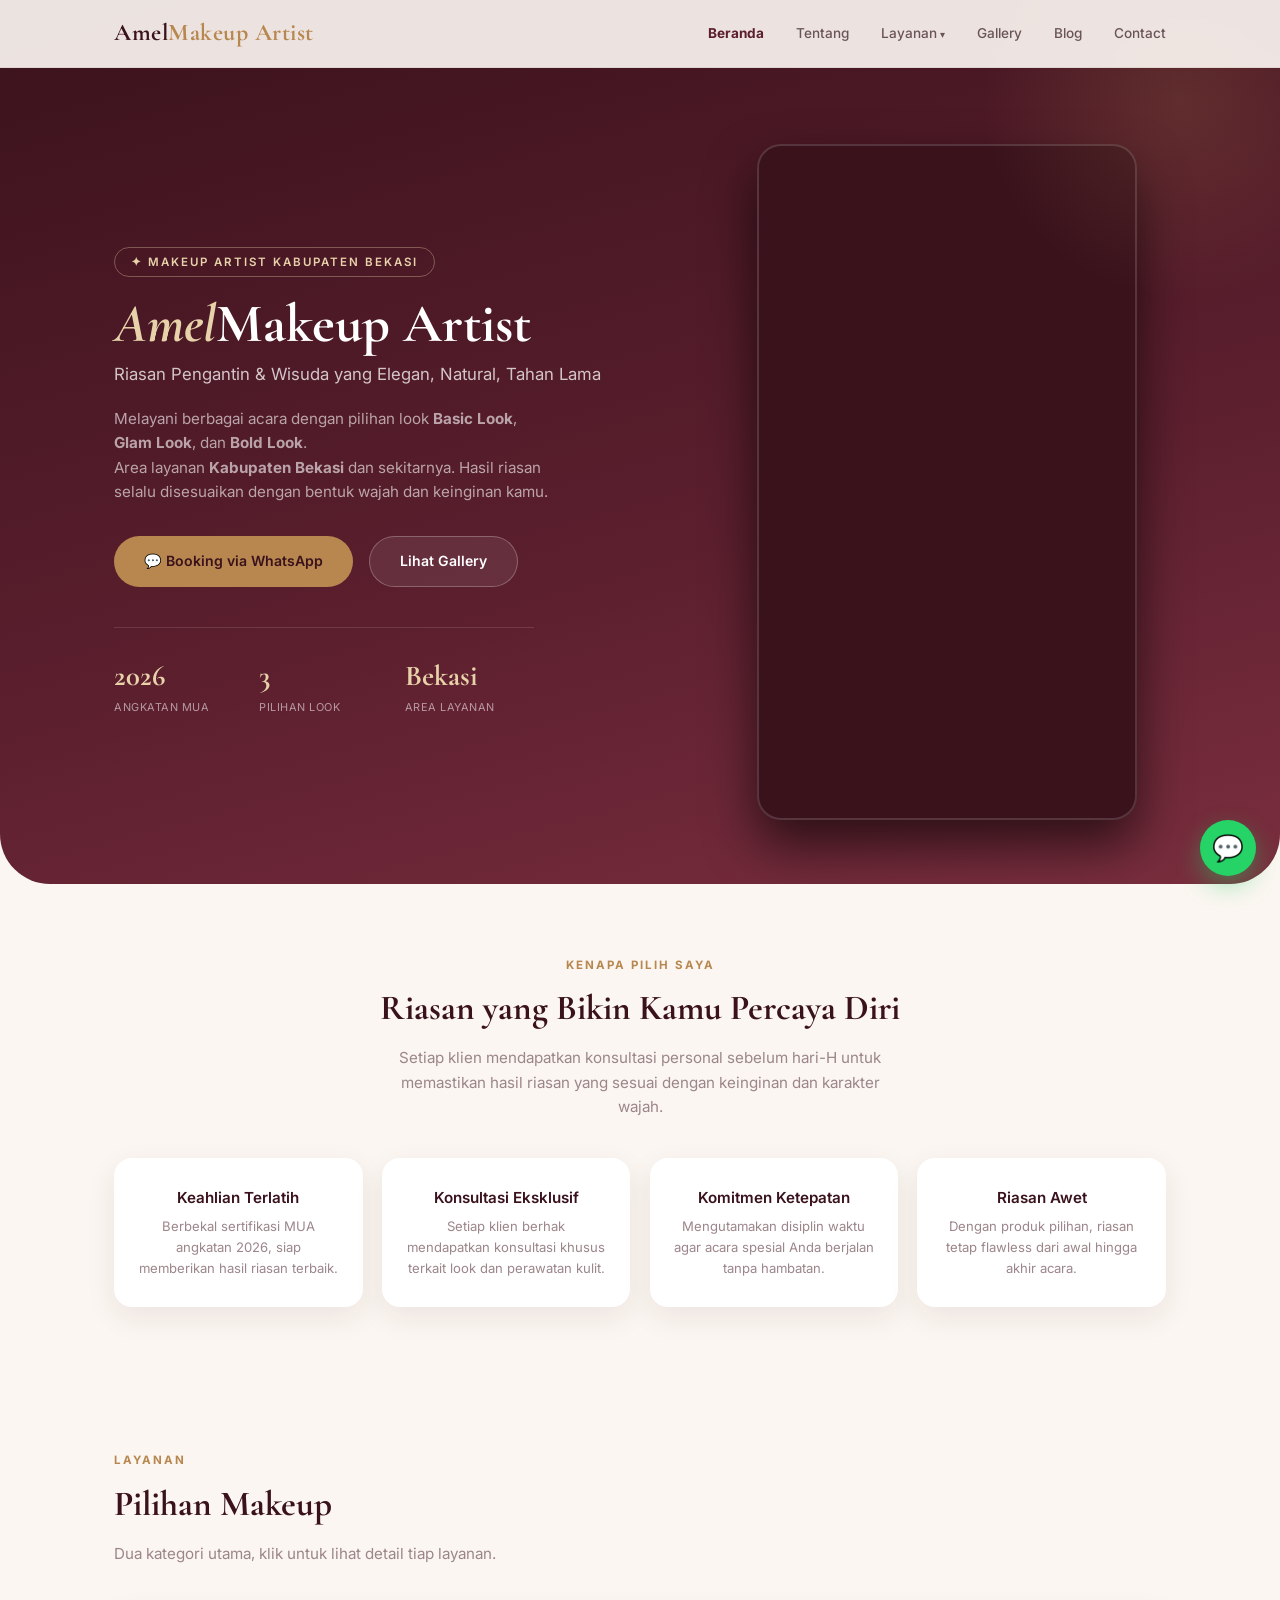
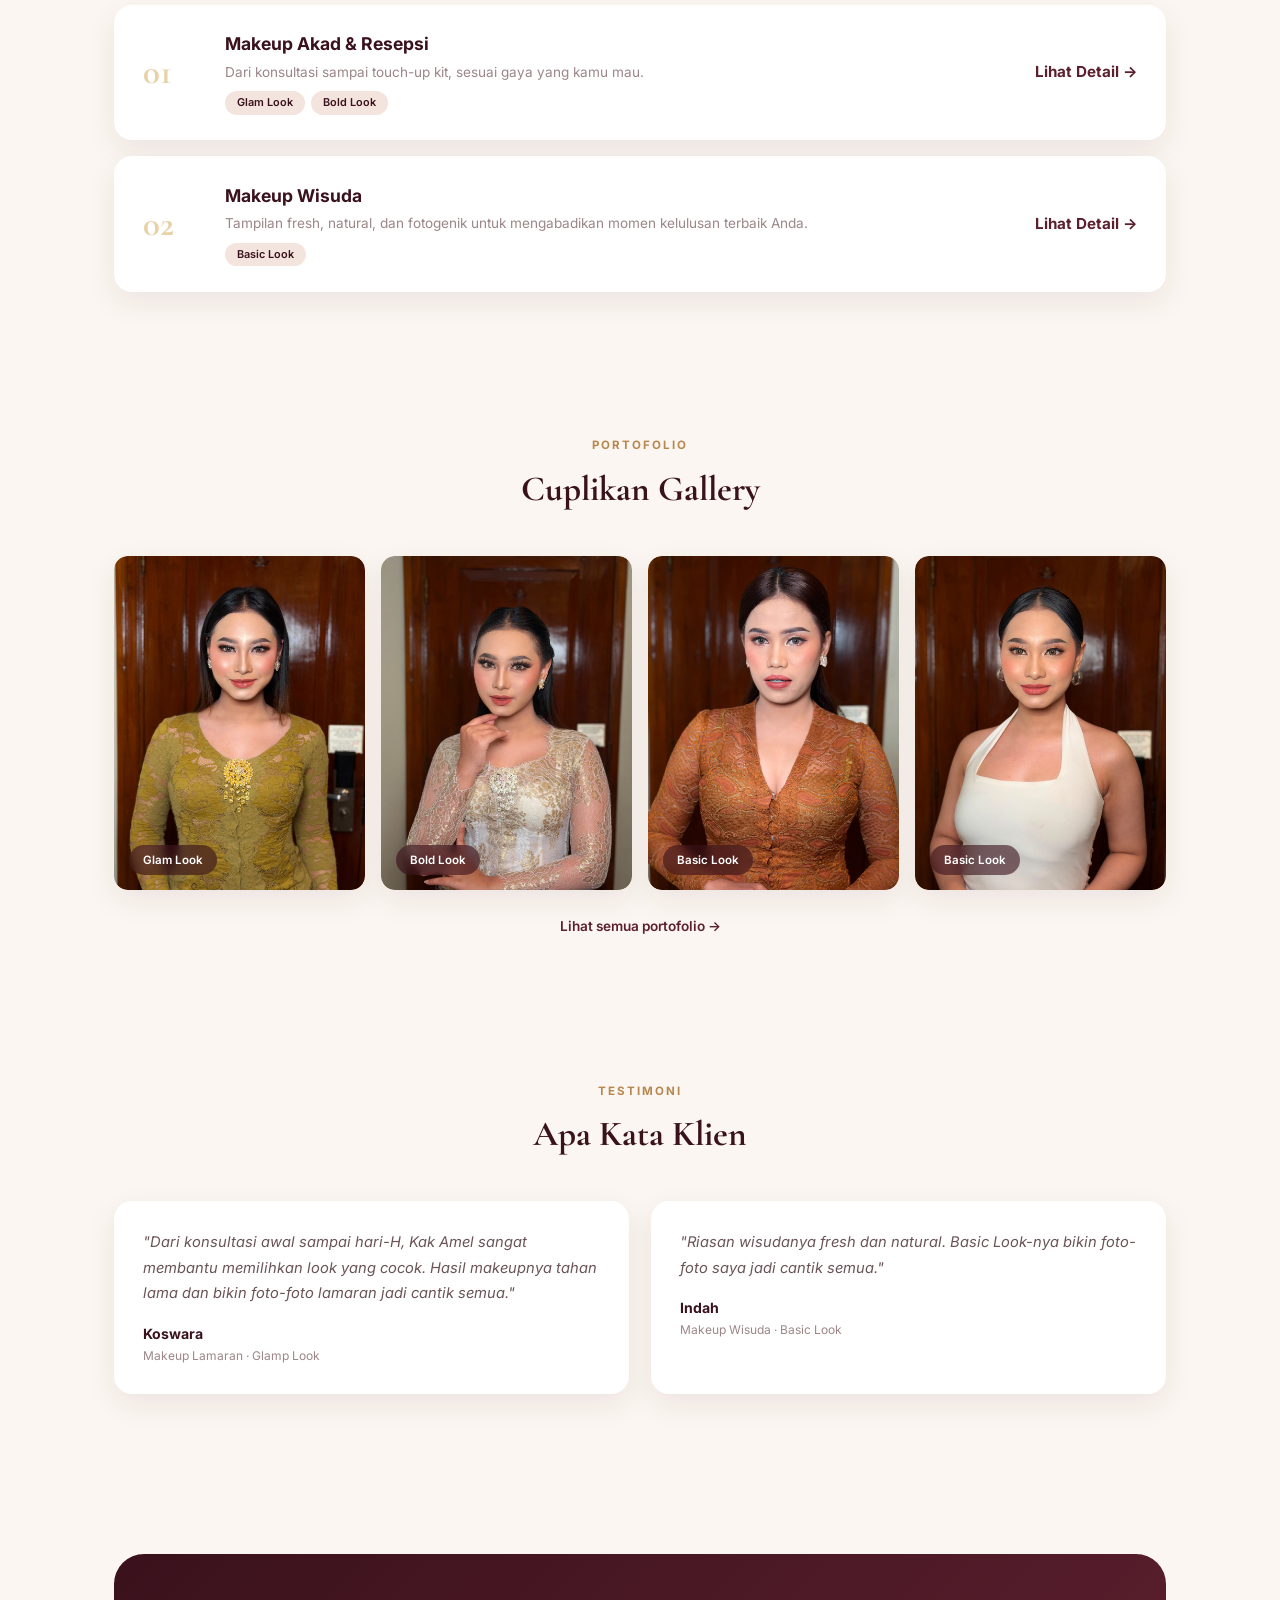
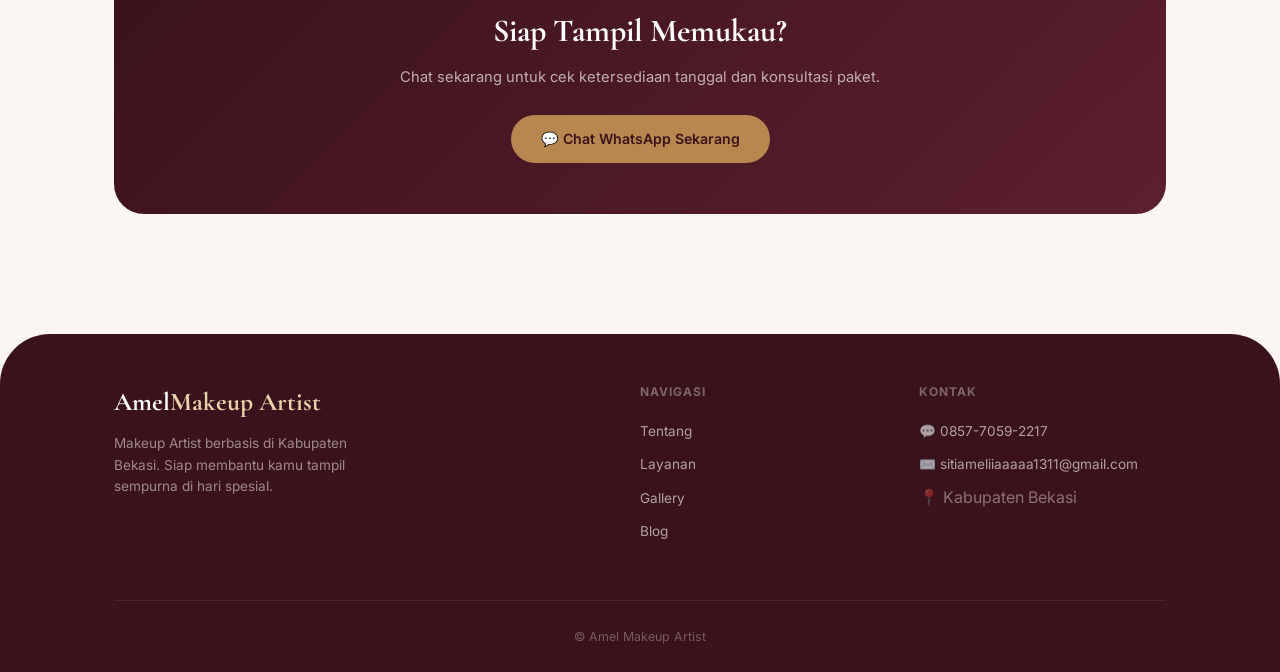
==== commit 11220c11: "Update branding text in index.html" ====
--- a/index.html
+++ b/index.html
@@ -11,7 +11,7 @@
 
 <nav class="navbar" id="navbar">
   <div class="container">
-    <a href="index.html" class="nav-logo">Amel<span></span></a>
+    <a href="index.html" class="nav-logo">Amel<span>Makeup Artist</span></a>
     <ul class="nav-links" id="navLinks">
       <li><a href="index.html" class="active">Beranda</a></li>
       <li><a href="about.html">Tentang</a></li>
@@ -26,7 +26,6 @@
       <li><a href="gallery.html">Gallery</a></li>
       <li><a href="blog.html">Blog</a></li>
       <li><a href="contact.html">Contact</a></li>
-      <li><a href="contact.html" class="nav-cta">Booking</a></li>
     </ul>
     <button class="hamburger" id="hamburger" aria-label="Menu"><span></span><span></span><span></span></button>
   </div>
@@ -38,7 +37,7 @@
     <!-- KOLOM KIRI: TEKS & STATS -->
     <div class="hero-text">
       <span class="eyebrow">✦ Makeup Artist Kabupaten Bekasi</span>
-      <h1><span>Amel</span> MUA</h1>
+      <h1><span>Amel</span>Makeup Artist</h1>
       <p class="hero-tag">Riasan Pengantin &amp; Wisuda yang Elegan, Natural, Tahan Lama</p>
       <p class="hero-desc">
         Melayani berbagai acara dengan pilihan look <strong>Basic Look</strong>, <strong>Glam Look</strong>, dan <strong>Bold Look</strong>.<br>
@@ -164,7 +163,7 @@
 <footer class="footer">
   <div class="container">
     <div class="footer-brand">
-      <div class="name"><span>Amel</span></div>
+      <div class="name">Amel<span>Makeup Artist</span></div>
       <p>Makeup Artist berbasis di Kabupaten Bekasi. Siap membantu kamu tampil sempurna di hari spesial.</p>
     </div>
     <div>
@@ -184,7 +183,7 @@
         <li style="color:rgba(255,255,255,.4)">📍 Kabupaten Bekasi</li>
       </ul>
     </div>
-    <div class="footer-bottom">© Amel MUA</div>
+    <div class="footer-bottom">© Amel Makeup Artist</div>
   </div>
 </footer>
 
--- a/style.css
+++ b/style.css
@@ -171,7 +171,22 @@
 .service-detail{display:grid;grid-template-columns:1fr 1fr;gap:2.5rem;align-items:center;margin-bottom:3.5rem;scroll-margin-top:100px}
 .service-detail:nth-child(even){direction:rtl}
 .service-detail:nth-child(even)>*{direction:ltr}
-.service-detail .visual{aspect-ratio:4/3;border-radius:20px;background:linear-gradient(150deg,var(--blush),var(--gold-soft));box-shadow:var(--shadow);display:flex;align-items:center;justify-content:center;color:var(--wine-dark);font-weight:600;text-align:center;padding:1.5rem}
+.service-detail .visual {
+    aspect-ratio: 3/4; /* Ubah dari 4/3 menjadi 3/4 */
+    border-radius: 20px;
+    background: linear-gradient(150deg, var(--blush), var(--gold-soft));
+    box-shadow: var(--shadow);
+    display: flex;
+    align-items: center;
+    justify-content: center;
+    color: var(--wine-dark);
+    font-weight: 600;
+    text-align: center;
+    padding: 1.5rem;
+    /* Pastikan foto mengisi penuh kotak yang baru */
+    background-size: cover; 
+    background-position: center;
+}
 .service-detail h3{font-family:'Cormorant Garamond',serif;font-size:1.8rem;color:var(--wine-dark);margin-bottom:.5rem}
 .service-detail p{color:var(--text-light);font-size:.92rem;margin-bottom:1rem}
 .service-detail ul{list-style:none;font-size:.85rem;color:var(--text-light);margin-bottom:1.2rem}
@@ -366,3 +381,46 @@
         aspect-ratio: 9 / 16;
     }
 }
+/* --- LAYANAN: GRID TOMBOL --- */
+.service-tags-grid {
+    display: grid;
+    grid-template-columns: repeat(3, 1fr); /* 3 Kolom seperti di gambar */
+    gap: 1rem;
+    margin-top: 1rem;
+}
+
+.service-tag-btn {
+    display: flex;
+    align-items: center;
+    justify-content: center;
+    gap: 10px;
+    background: var(--white);
+    border: 2px solid var(--wine); /* Bingkai warna merah anggur */
+    border-radius: 8px; /* Sudut agak tumpul */
+    padding: 1rem 0.5rem;
+    text-decoration: none;
+    color: var(--wine-dark);
+    font-weight: 600;
+    font-size: 1rem;
+    transition: all 0.3s ease;
+    box-shadow: var(--shadow);
+}
+
+.service-tag-btn:hover {
+    background: var(--wine); /* Berubah warna saat disentuh mouse */
+    color: var(--white);
+    transform: translateY(-3px);
+    box-shadow: var(--shadow-lg);
+}
+
+/* Responsif untuk HP (jadi 2 kolom atau 1 kolom) */
+@media (max-width: 900px) {
+    .service-tags-grid {
+        grid-template-columns: repeat(2, 1fr);
+    }
+}
+@media (max-width: 480px) {
+    .service-tags-grid {
+        grid-template-columns: 1fr; /* Di HP jadinya 1 kolom ke bawah */
+    }
+}
